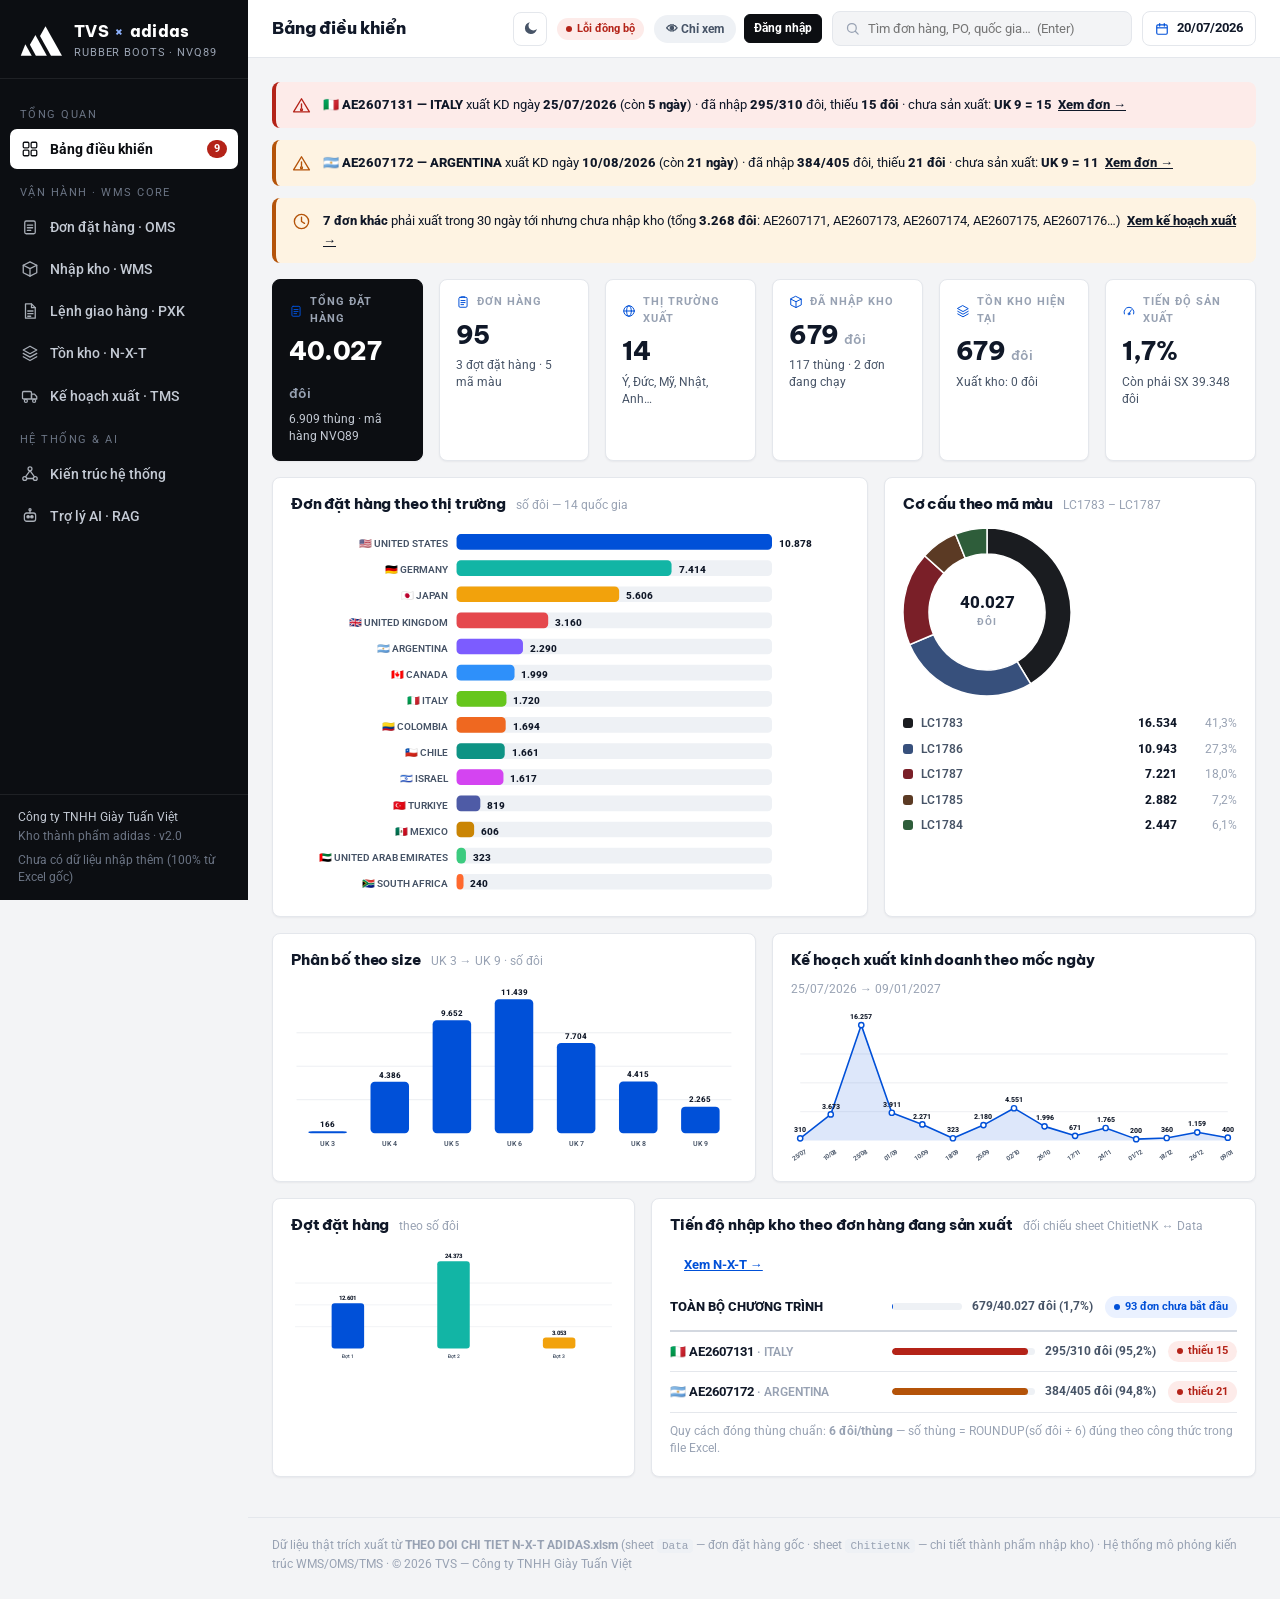
==== index.html @ 389f0aff "v4.3: nen toi/sang, font tieu de UTM Neo Sans Intel + Roboto, o chu ky to hon + tu dong ngay thuc xu" ====
<!DOCTYPE html>
<html lang="vi">
<head>
<meta charset="UTF-8">
<meta name="viewport" content="width=device-width, initial-scale=1.0">
<title>TVS × adidas — Hệ thống quản lý N-X-T Rubber Boots</title>
<meta name="description" content="Hệ thống web quản lý Nhập – Xuất – Tồn thành phẩm Rubber Boots adidas | Công ty TNHH Giày Tuấn Việt (TVS)">
<link rel="icon" href="assets/img/logo.svg" type="image/svg+xml">
<meta name="theme-color" content="#0c0e12">
<!-- Font nội dung Roboto + dự phòng tiêu đề Be Vietnam Pro (đủ dấu tiếng Việt) — dùng khi chạy online -->
<link rel="preconnect" href="https://fonts.googleapis.com">
<link rel="preconnect" href="https://fonts.gstatic.com" crossorigin>
<link rel="stylesheet" href="https://fonts.googleapis.com/css2?family=Roboto:wght@400;500;700&family=Be+Vietnam+Pro:wght@600;700;800&display=swap&subset=vietnamese,latin">
<link rel="stylesheet" href="assets/css/style.css">
</head>
<body>

<div id="app" class="app">

  <!-- ══════════ SIDEBAR ══════════ -->
  <aside class="sidebar" id="sidebar">
    <div class="brand">
      <div class="brand-logo">
        <svg viewBox="0 0 48 32" aria-hidden="true">
          <polygon points="30,0 48,32 36,32 24,10.5" fill="currentColor"/>
          <polygon points="19,9.5 31.5,32 19.5,32 13,20.2" fill="currentColor"/>
          <polygon points="8,19.5 15,32 3,32" fill="currentColor"/>
        </svg>
      </div>
      <div class="brand-text">
        <span class="brand-name">TVS <em>×</em> adidas</span>
        <span class="brand-sub">Rubber Boots · NVQ89</span>
      </div>
    </div>

    <nav class="nav" id="nav"><!-- render bởi app.js --></nav>

    <div class="sidebar-foot">
      <div class="foot-line">Công ty TNHH Giày Tuấn Việt</div>
      <div class="foot-line dim">Kho thành phẩm adidas · v2.0</div>
      <div class="foot-line dim" id="localInfo" style="margin-top:6px"></div>
    </div>
  </aside>

  <!-- ══════════ MAIN ══════════ -->
  <div class="main">
    <header class="topbar">
      <button class="burger" id="burger" aria-label="Menu">
        <span></span><span></span><span></span>
      </button>
      <div class="topbar-title" id="pageTitle">Bảng điều khiển</div>
      <div class="topbar-tools">
        <button class="theme-btn" id="themeBtn" title="Đổi nền sáng / tối" aria-label="Đổi nền sáng / tối"></button>
        <span id="syncChip"></span>
        <span id="userChip" style="display:flex;align-items:center;gap:8px"></span>
        <div class="global-search">
          <svg viewBox="0 0 24 24" class="ico"><circle cx="11" cy="11" r="7" fill="none" stroke="currentColor" stroke-width="2"/><line x1="16.5" y1="16.5" x2="21" y2="21" stroke="currentColor" stroke-width="2" stroke-linecap="round"/></svg>
          <input id="globalSearch" type="text" placeholder="Tìm đơn hàng, PO, quốc gia…  (Enter)">
        </div>
        <div class="today-chip" title="Ngày hệ thống">
          <svg viewBox="0 0 24 24" class="ico"><rect x="3" y="5" width="18" height="16" rx="2" fill="none" stroke="currentColor" stroke-width="2"/><line x1="3" y1="10" x2="21" y2="10" stroke="currentColor" stroke-width="2"/><line x1="8" y1="2.5" x2="8" y2="7" stroke="currentColor" stroke-width="2" stroke-linecap="round"/><line x1="16" y1="2.5" x2="16" y2="7" stroke="currentColor" stroke-width="2" stroke-linecap="round"/></svg>
          <span id="todayLabel">20/07/2026</span>
        </div>
      </div>
    </header>

    <main class="content" id="view"><!-- các trang render tại đây --></main>

    <footer class="page-foot">
      Dữ liệu thật trích xuất từ <b>THEO DOI CHI TIET N-X-T ADIDAS.xlsm</b> (sheet <code>Data</code> — đơn đặt hàng gốc · sheet <code>ChitietNK</code> — chi tiết thành phẩm nhập kho)
      · Hệ thống mô phỏng kiến trúc WMS/OMS/TMS · © 2026 TVS — Công ty TNHH Giày Tuấn Việt
    </footer>
  </div>
</div>

<div class="scrim" id="scrim"></div>

<!-- Dữ liệu thật + lớp lưu trữ động + lõi ứng dụng -->
<script src="assets/js/data.js"></script>
<script src="assets/js/data-packing.js"></script>
<script src="assets/js/xlsx-lite.js"></script>
<script src="assets/js/store.js"></script>
<script src="assets/js/auth-config.js"></script>
<script src="assets/js/auth.js"></script>
<script src="assets/js/github-sync.js"></script>
<script src="assets/js/utils.js"></script>
<script src="assets/js/charts.js"></script>
<!-- Các module giao diện (Dashboard / OMS / WMS / PXK / N-X-T / TMS / Kiến trúc / AI) -->
<script src="assets/js/views/dashboard.js"></script>
<script src="assets/js/views/orders.js"></script>
<script src="assets/js/views/warehouse.js"></script>
<script src="assets/js/views/delivery.js"></script>
<script src="assets/js/views/inventory.js"></script>
<script src="assets/js/views/shipping.js"></script>
<script src="assets/js/views/architecture.js"></script>
<script src="assets/js/views/assistant.js"></script>
<script src="assets/js/app.js"></script>
</body>
</html>
---- assets/css/style.css ----
/* ═══════════════════════════════════════════════════════════════════
   TVS × adidas — Hệ thống N-X-T Rubber Boots
   • Tiêu đề: UTM Neo Sans Intel (fallback Be Vietnam Pro — đủ tiếng Việt)
   • Nội dung: Roboto (đủ tiếng Việt)
   • 2 chế độ nền: sáng (mặc định) / tối — tương phản hài hòa
   ═══════════════════════════════════════════════════════════════════ */

/* Font tiêu đề thương hiệu: dùng UTM Neo Sans Intel nếu máy có / đặt tại
   assets/fonts/, nếu không có sẽ tự lùi về Be Vietnam Pro (đủ dấu tiếng Việt) */
@font-face{
  font-family:"UTM Neo Sans Intel";
  src:local("UTM Neo Sans Intel"),
      url("../fonts/UTMNeoSansIntel.woff2") format("woff2"),
      url("../fonts/UTMNeoSansIntel.ttf") format("truetype");
  font-weight:400 800; font-display:swap;
}

:root{
  /* ── Bảng màu SÁNG (mặc định) ── */
  --ink:#0c0e12;            /* sidebar đen than */
  --ink-2:#171a21;
  --paper:#f3f4f6;          /* nền chung */
  --card:#ffffff;
  --soft:#fafbfc;           /* nền phụ nhạt (filters, th) */
  --hover:#f6f8fb;          /* hover hàng bảng */
  --edit:#fbf7ef;           /* dòng đã chỉnh sửa */
  --line:#e4e7ec;
  --line-2:#d3d8e0;
  --txt:#101828;
  --txt-2:#475467;
  --txt-3:#98a2b3;
  --acc:#0050d8;            /* xanh vận hành */
  --acc-soft:#eaf1ff;
  --ok:#127a3f;  --ok-bg:#e7f6ed;
  --warn:#b45309; --warn-bg:#fef3e2;
  --bad:#b42318; --bad-bg:#fdebe9;
  --neu:#475467; --neu-bg:#eef1f5;
  --sidebar-active:#ffffff; --sidebar-active-txt:#0c0e12;
  --r:8px;
  --shadow:0 1px 2px rgba(16,24,40,.05);
  --shadow-lg:0 12px 32px -8px rgba(16,24,40,.18);
  --mono:"SFMono-Regular",Consolas,"Liberation Mono",Menlo,monospace;
  --head:"UTM Neo Sans Intel","Be Vietnam Pro","Roboto","Segoe UI",Arial,sans-serif;
  --sans:"Roboto","Be Vietnam Pro",-apple-system,BlinkMacSystemFont,"Segoe UI","Helvetica Neue",Arial,sans-serif;
}

/* ── Bảng màu TỐI — tương phản hài hòa (không đen tuyệt đối, dịu mắt) ── */
[data-theme="dark"]{
  --ink:#080b10;
  --ink-2:#11151c;
  --paper:#0f1319;
  --card:#181d25;
  --soft:#1e242e;
  --hover:#222834;
  --edit:#2c2712;
  --line:#272d37;
  --line-2:#39414e;
  --txt:#e9edf3;
  --txt-2:#a9b2bf;
  --txt-3:#727c8b;
  --acc:#5b93ff;
  --acc-soft:#15263f;
  --ok:#45cc8b;  --ok-bg:#0f2a1d;
  --warn:#f2b53a; --warn-bg:#31280c;
  --bad:#ff7267;  --bad-bg:#361613;
  --neu:#a9b2bf; --neu-bg:#232a35;
  --sidebar-active:#eaf1ff; --sidebar-active-txt:#0c0e12;
  --shadow:0 1px 2px rgba(0,0,0,.5);
  --shadow-lg:0 14px 34px -8px rgba(0,0,0,.7);
}

*{box-sizing:border-box;margin:0;padding:0}
html{-webkit-text-size-adjust:100%}
body{
  font-family:var(--sans);
  background:var(--paper);
  color:var(--txt);
  font-size:14px;
  line-height:1.5;
}
/* Font tiêu đề (UTM Neo Sans Intel) cho: tiêu đề trang, tên thương hiệu,
   tiêu đề đầu mục thẻ/modal, số liệu KPI lớn, tiêu đề phiếu in */
h1,h2,h3,h4,.font-head,
.topbar-title,.brand-name,.card-h h3,.modal-h h3,.k-val,
.px-title,.px-sec,.px-co{font-family:var(--head);letter-spacing:.005em}
::selection{background:#0050d833}
:root{color-scheme:light}
[data-theme="dark"]{color-scheme:dark}

/* ── Khung app ─────────────────────────────────────────────── */
.app{display:flex;min-height:100vh}
.main{flex:1;min-width:0;display:flex;flex-direction:column}

/* ── Sidebar ───────────────────────────────────────────────── */
.sidebar{
  width:248px;flex-shrink:0;background:var(--ink);color:#e7e9ee;
  display:flex;flex-direction:column;position:sticky;top:0;height:100vh;
  z-index:40;
}
.brand{display:flex;gap:12px;align-items:center;padding:20px 18px 16px;border-bottom:1px solid #ffffff14}
.brand-logo{width:44px;height:34px;color:#fff;display:flex;align-items:flex-end}
.brand-logo svg{width:100%;height:100%}
.brand-name{display:block;font-weight:800;font-size:15.5px;letter-spacing:.02em;color:#fff}
.brand-name em{font-style:normal;color:#8fb3ff;font-weight:600;padding:0 1px}
.brand-sub{display:block;font-size:11px;color:#9aa3b2;letter-spacing:.08em;text-transform:uppercase;margin-top:2px}

.nav{flex:1;overflow-y:auto;padding:14px 10px}
.nav-sec{font-size:10.5px;letter-spacing:.14em;text-transform:uppercase;color:#6b7484;padding:14px 10px 6px}
.n-ico{width:18px;height:18px;flex-shrink:0}
svg.ico{width:14px;height:14px;flex-shrink:0;vertical-align:-2px}
.nav-item{
  display:flex;align-items:center;gap:11px;padding:9px 10px;border-radius:7px;
  color:#c4cad4;cursor:pointer;text-decoration:none;font-size:13.5px;font-weight:500;
  border:1px solid transparent;margin-bottom:2px;transition:background .12s,color .12s;
}
.nav-item .n-ico{width:18px;height:18px;flex-shrink:0;opacity:.85}
.nav-item:hover{background:#ffffff0f;color:#fff}
.nav-item.active{background:#fff;color:var(--ink);font-weight:700}
.nav-item.active .n-ico{opacity:1}
.nav-item .n-badge{margin-left:auto;font-size:10.5px;font-weight:700;background:#ff4d3a;color:#fff;border-radius:99px;padding:1px 7px}
.nav-item.active .n-badge{background:var(--bad)}

.sidebar-foot{padding:14px 18px;border-top:1px solid #ffffff14;font-size:11.5px}
.foot-line{color:#c4cad4}
.foot-line.dim{color:#6b7484;margin-top:2px}

/* ── Topbar ────────────────────────────────────────────────── */
.topbar{
  position:sticky;top:0;z-index:30;background:var(--card);backdrop-filter:blur(8px);
  border-bottom:1px solid var(--line);display:flex;align-items:center;gap:16px;
  padding:0 24px;height:58px;
}
.topbar-title{font-size:16.5px;font-weight:800;letter-spacing:-.01em}
.topbar-tools{margin-left:auto;display:flex;align-items:center;gap:10px}
.global-search{display:flex;align-items:center;gap:8px;background:var(--paper);border:1px solid var(--line);border-radius:8px;padding:7px 12px;width:300px}
.global-search .ico{width:15px;height:15px;color:var(--txt-3)}
.global-search input{border:0;background:transparent;outline:0;font:inherit;font-size:13px;width:100%;color:var(--txt)}
.today-chip{display:flex;align-items:center;gap:8px;border:1px solid var(--line);border-radius:8px;padding:7px 12px;font-weight:700;font-size:12.5px;background:var(--card);white-space:nowrap}
.today-chip .ico{width:14px;height:14px;color:var(--acc)}
.theme-btn{display:inline-flex;align-items:center;justify-content:center;width:34px;height:34px;border:1px solid var(--line);border-radius:8px;background:var(--card);color:var(--txt-2);cursor:pointer;flex-shrink:0}
.theme-btn:hover{color:var(--acc);border-color:var(--acc)}
.burger{display:none}

/* ── Nội dung ──────────────────────────────────────────────── */
.content{padding:24px;max-width:1460px;width:100%;margin:0 auto;flex:1}
.page-foot{padding:18px 24px 26px;color:var(--txt-3);font-size:12px;border-top:1px solid var(--line);margin-top:16px}
.page-foot code{font-family:var(--mono);background:var(--neu-bg);padding:1px 5px;border-radius:4px;font-size:11px}

/* ── Thành phần chung ──────────────────────────────────────── */
.card{background:var(--card);border:1px solid var(--line);border-radius:var(--r);box-shadow:var(--shadow)}
.card-h{display:flex;align-items:baseline;gap:10px;padding:15px 18px 0;flex-wrap:wrap}
.card-h h3{font-size:14.5px;font-weight:800;letter-spacing:-.01em}
.card-h .sub{color:var(--txt-3);font-size:12px}
.card-h .spacer{margin-left:auto}
.card-b{padding:14px 18px 18px}

.grid{display:grid;gap:16px}
.g-kpi{grid-template-columns:repeat(6,1fr)}
.g-2{grid-template-columns:1fr 1fr}
.g-3{grid-template-columns:repeat(3,1fr)}
.g-23{grid-template-columns:1.6fr 1fr}
.g-32{grid-template-columns:1fr 1.6fr}
.mt{margin-top:16px}

/* KPI */
.kpi{padding:14px 16px}
.kpi .k-lab{font-size:11px;font-weight:700;letter-spacing:.09em;text-transform:uppercase;color:var(--txt-3);display:flex;align-items:center;gap:7px}
.kpi .k-lab .ico,.kpi .k-lab .n-ico{width:14px;height:14px;color:var(--acc)}
.kpi .k-val{font-size:25px;font-weight:800;letter-spacing:-.02em;margin-top:6px;font-variant-numeric:tabular-nums}
.kpi .k-val small{font-size:12.5px;font-weight:600;color:var(--txt-3);letter-spacing:0}
.kpi .k-sub{font-size:11.5px;color:var(--txt-2);margin-top:3px;font-variant-numeric:tabular-nums}
.kpi.kpi-acc{background:var(--ink);border-color:var(--ink);color:#fff}
.kpi.kpi-acc .k-lab{color:#9aa3b2}.kpi.kpi-acc .k-lab .ico{color:#8fb3ff}
.kpi.kpi-acc .k-sub{color:#c4cad4}

/* Badge trạng thái */
.bdg{display:inline-flex;align-items:center;gap:5px;font-size:11px;font-weight:700;border-radius:99px;padding:2.5px 9px;white-space:nowrap}
.bdg::before{content:"";width:6px;height:6px;border-radius:50%;background:currentColor}
.bdg.ok{color:var(--ok);background:var(--ok-bg)}
.bdg.warn{color:var(--warn);background:var(--warn-bg)}
.bdg.bad{color:var(--bad);background:var(--bad-bg)}
.bdg.neu{color:var(--neu);background:var(--neu-bg)}
.bdg.acc{color:var(--acc);background:var(--acc-soft)}
.bdg.plain::before{display:none}

/* Chip màu sản phẩm */
.color-dot{display:inline-block;width:10px;height:10px;border-radius:3px;margin-right:6px;vertical-align:0;box-shadow:inset 0 0 0 1px rgba(0,0,0,.12)}

/* Cảnh báo */
.alert{border-left:4px solid var(--bad);background:var(--bad-bg);border-radius:8px;padding:13px 16px;display:flex;gap:12px;align-items:flex-start}
.alert.warn{border-color:var(--warn);background:var(--warn-bg)}
.alert .a-ico{width:19px;height:19px;color:var(--bad);flex-shrink:0;margin-top:1px}
.alert.warn .a-ico{color:var(--warn)}
.alert b{font-weight:800}
.alert .a-t{font-size:13px}

/* ── Bảng dữ liệu ──────────────────────────────────────────── */
.tbl-wrap{overflow-x:auto;border-radius:0 0 var(--r) var(--r)}
table.tbl{width:100%;border-collapse:collapse;font-size:12.8px}
.tbl th{
  text-align:left;font-size:10.8px;letter-spacing:.08em;text-transform:uppercase;
  color:var(--txt-3);font-weight:700;padding:9px 12px;border-bottom:1px solid var(--line-2);
  background:var(--soft);white-space:nowrap;position:sticky;top:0;
}
.tbl td{padding:8.5px 12px;border-bottom:1px solid var(--line);vertical-align:middle;white-space:nowrap}
.tbl tr:last-child td{border-bottom:0}
.tbl tbody tr:hover{background:var(--hover)}
.tbl .num{text-align:right;font-variant-numeric:tabular-nums;font-weight:600}
.tbl .mono{font-family:var(--mono);font-size:11.8px}
.tbl .clickable{cursor:pointer}
.tbl .neg{color:var(--bad);font-weight:800}
.tbl .pos{color:var(--ok);font-weight:700}
.tbl tfoot td{background:var(--soft);font-weight:800;border-top:2px solid var(--line-2)}

/* Thanh tiến độ */
.pbar{height:7px;background:var(--neu-bg);border-radius:99px;overflow:hidden;min-width:70px}
.pbar>i{display:block;height:100%;border-radius:99px;background:var(--acc)}
.pbar.ok>i{background:var(--ok)} .pbar.warn>i{background:var(--warn)} .pbar.bad>i{background:var(--bad)}
.pline{display:flex;align-items:center;gap:10px}
.pline .pv{font-size:11.5px;font-weight:700;color:var(--txt-2);font-variant-numeric:tabular-nums;white-space:nowrap}

/* ── Bộ lọc ────────────────────────────────────────────────── */
.filters,.card .filters{display:flex;flex-direction:row;gap:10px;flex-wrap:wrap;align-items:center;padding:14px 18px;border-bottom:1px solid var(--line)}
.f-input,.f-select{
  border:1px solid var(--line-2);border-radius:7px;background:var(--card);font:inherit;
  font-size:12.8px;padding:7.5px 10px;color:var(--txt);outline:0;
}
.f-input:focus,.f-select:focus{border-color:var(--acc);box-shadow:0 0 0 3px #0050d81f}
.f-input{width:220px;flex:0 0 auto}
.f-select{width:auto;min-width:130px;max-width:240px;flex:0 0 auto}
.f-chipcount{font-size:12px;color:var(--txt-2);margin-left:auto;font-variant-numeric:tabular-nums}
.btn{
  display:inline-flex;align-items:center;gap:7px;border:1px solid var(--line-2);background:var(--card);
  border-radius:7px;padding:7.5px 13px;font:inherit;font-size:12.8px;font-weight:700;cursor:pointer;color:var(--txt);
}
.btn:hover{border-color:var(--txt-3)}
.btn.primary{background:var(--ink);border-color:var(--ink);color:#fff}
.btn.primary:hover{background:#000}
.btn.ghost{border-color:transparent;color:var(--acc)}
.btn .ico{width:14px;height:14px}

/* Tabs con trong trang */
.seg{display:inline-flex;background:var(--neu-bg);border-radius:8px;padding:3px;gap:2px}
.seg button{border:0;background:transparent;font:inherit;font-size:12.5px;font-weight:700;color:var(--txt-2);padding:6px 14px;border-radius:6px;cursor:pointer}
.seg button.on{background:var(--card);color:var(--txt);box-shadow:var(--shadow)}

/* Phân trang */
.pager{display:flex;align-items:center;gap:8px;padding:12px 18px;font-size:12.5px;color:var(--txt-2)}
.pager .btn{padding:5px 10px}
.pager .pg-info{margin-left:auto;font-variant-numeric:tabular-nums}

/* ── Modal chi tiết ────────────────────────────────────────── */
.modal-back{position:fixed;inset:0;background:#0c0e12b8;z-index:80;display:none;align-items:flex-start;justify-content:center;padding:5vh 16px;overflow-y:auto}
.modal-back.open{display:flex}
.modal{background:var(--card);border-radius:12px;max-width:880px;width:100%;box-shadow:var(--shadow-lg);overflow:hidden;animation:pop .18s ease}
@keyframes pop{from{transform:translateY(10px);opacity:0}to{transform:none;opacity:1}}
.modal-h{display:flex;align-items:center;gap:12px;padding:16px 20px;border-bottom:1px solid var(--line);background:var(--soft)}
.modal-h h3{font-size:16px;font-weight:800}
.modal-x{margin-left:auto;border:0;background:var(--neu-bg);width:30px;height:30px;border-radius:8px;font-size:15px;cursor:pointer;font-weight:700;color:var(--txt-2)}
.modal-b{padding:18px 20px 22px}

/* Ma trận size */
.size-matrix{display:grid;grid-template-columns:repeat(auto-fit,minmax(86px,1fr));gap:8px}
.sm-cell{border:1px solid var(--line);border-radius:8px;padding:8px 10px;text-align:center}
.sm-cell .s{font-size:10.5px;font-weight:800;letter-spacing:.06em;color:var(--txt-3);text-transform:uppercase}
.sm-cell .v{font-size:17px;font-weight:800;font-variant-numeric:tabular-nums;margin-top:2px}
.sm-cell .m{font-size:10.5px;color:var(--txt-3);font-variant-numeric:tabular-nums}
.sm-cell.hit{border-color:#9db8f0;background:var(--acc-soft)}
.sm-cell.short{border-color:#f0b4ad;background:var(--bad-bg)}
.sm-cell.full{border-color:#a8d9bc;background:var(--ok-bg)}

/* ── Timeline (nhập kho / kế hoạch xuất) ───────────────────── */
.tl{position:relative;padding-left:26px}
.tl::before{content:"";position:absolute;left:8px;top:6px;bottom:6px;width:2px;background:var(--line-2)}
.tl-item{position:relative;padding:0 0 20px}
.tl-item:last-child{padding-bottom:2px}
.tl-dot{position:absolute;left:-26px;top:4px;width:18px;height:18px;border-radius:50%;background:var(--card);border:2px solid var(--acc);display:flex;align-items:center;justify-content:center}
.tl-dot::after{content:"";width:6px;height:6px;border-radius:50%;background:var(--acc)}
.tl-item.done .tl-dot{border-color:var(--ok)} .tl-item.done .tl-dot::after{background:var(--ok)}
.tl-item.late .tl-dot{border-color:var(--bad)} .tl-item.late .tl-dot::after{background:var(--bad)}
.tl-date{font-size:12px;font-weight:800;letter-spacing:.03em;color:var(--txt-2);text-transform:uppercase}
.tl-main{font-size:13.5px;margin-top:2px}

/* ── Sơ đồ kiến trúc WMS ───────────────────────────────────── */
.arch{display:flex;flex-direction:column;gap:14px;align-items:stretch}
.arch-row{display:grid;gap:14px}
.arch-row.r3{grid-template-columns:1fr 1fr 1fr}
.arch-node{border:1.5px solid var(--line-2);border-radius:10px;background:var(--card);padding:14px 16px;position:relative}
.arch-node h4{font-size:13.5px;font-weight:800;display:flex;align-items:center;gap:8px}
.arch-node h4 .tag{font-size:9.5px;font-weight:800;letter-spacing:.1em;background:var(--neu-bg);color:var(--txt-2);border-radius:5px;padding:2px 6px}
.arch-node ul{list-style:none;margin-top:8px;display:flex;flex-direction:column;gap:4px}
.arch-node li{font-size:12.3px;color:var(--txt-2);padding-left:14px;position:relative}
.arch-node li::before{content:"";position:absolute;left:2px;top:7px;width:5px;height:5px;border-radius:2px;background:var(--acc)}
.arch-node.hub{background:var(--ink);border-color:var(--ink);color:#fff}
.arch-node.hub h4{color:#fff}
.arch-node.hub li{color:#c4cad4}
.arch-node.hub li::before{background:#8fb3ff}
.arch-hub-grid{display:grid;grid-template-columns:repeat(5,1fr);gap:10px;margin-top:12px}
.hub-mod{background:#ffffff10;border:1px solid #ffffff22;border-radius:8px;padding:10px;text-align:center}
.hub-mod .hm-ico{width:22px;height:22px;margin:0 auto 6px;color:#8fb3ff}
.hub-mod .hm-t{font-size:11.3px;font-weight:700;color:#e7e9ee;line-height:1.3}
.arch-link{display:flex;justify-content:center;color:var(--txt-3)}
.arch-link svg{width:20px;height:26px}
.arch-flow{font-size:10.5px;font-weight:700;letter-spacing:.06em;text-transform:uppercase;color:var(--txt-3);text-align:center;margin-top:4px}

/* Thẻ RAG */
.rag-card{border:1px solid var(--line);border-radius:10px;padding:14px 16px;background:var(--card);display:flex;gap:14px}
.rag-num{font-size:22px;font-weight:800;color:var(--acc);font-variant-numeric:tabular-nums;line-height:1}
.rag-card h4{font-size:13.5px;font-weight:800}
.rag-card p{font-size:12.3px;color:var(--txt-2);margin-top:4px}
.rag-card .use{margin-top:7px;font-size:11.5px;color:var(--acc);font-weight:700}

/* ── Trợ lý AI ─────────────────────────────────────────────── */
.chat-wrap{display:grid;grid-template-columns:1fr 300px;gap:16px;align-items:start}
.chat{display:flex;flex-direction:column;height:calc(100vh - 210px);min-height:480px}
.chat-log{flex:1;overflow-y:auto;padding:18px;display:flex;flex-direction:column;gap:14px}
.msg{max-width:82%;border-radius:12px;padding:10px 14px;font-size:13.3px;line-height:1.55}
.msg.user{align-self:flex-end;background:var(--ink);color:#fff;border-bottom-right-radius:4px}
.msg.bot{align-self:flex-start;background:var(--paper);border:1px solid var(--line);border-bottom-left-radius:4px}
.msg.bot .steps{display:flex;flex-wrap:wrap;gap:5px;margin-bottom:8px}
.msg.bot .step{font-size:10.3px;font-weight:700;letter-spacing:.04em;background:var(--card);border:1px solid var(--line-2);border-radius:99px;padding:2px 8px;color:var(--txt-2)}
.msg.bot .step.hot{border-color:#9db8f0;color:var(--acc);background:var(--acc-soft)}
.msg.bot table{margin-top:8px;border-collapse:collapse;font-size:12px;background:var(--card);border-radius:6px;overflow:hidden}
.msg.bot table th,.msg.bot table td{border:1px solid var(--line);padding:4.5px 9px;text-align:right}
.msg.bot table th{background:var(--soft);font-size:10.3px;text-transform:uppercase;letter-spacing:.05em;color:var(--txt-3)}
.msg.bot table td:first-child,.msg.bot table th:first-child{text-align:left}
.msg.bot b{font-weight:800}
.chat-in{display:flex;gap:8px;padding:12px;border-top:1px solid var(--line)}
.chat-in input{flex:1;border:1px solid var(--line-2);border-radius:8px;padding:10px 13px;font:inherit;font-size:13.3px;outline:0}
.chat-in input:focus{border-color:var(--acc);box-shadow:0 0 0 3px #0050d81f}
.quick-qs{display:flex;flex-direction:column;gap:7px}
.quick-qs button{text-align:left;border:1px solid var(--line);background:var(--card);border-radius:8px;padding:9px 12px;font:inherit;font-size:12.3px;cursor:pointer;color:var(--txt-2)}
.quick-qs button:hover{border-color:var(--acc);color:var(--acc);background:var(--acc-soft)}

/* ── Phân quyền: viewer bị ẩn mọi nút thao tác dữ liệu ─────── */
.role-viewer .need-edit{display:none!important}
.view-only{display:none}
.role-viewer .view-only{display:inline}
.user-chip{display:inline-flex;align-items:center;gap:6px;font-size:12px;font-weight:700;border-radius:99px;padding:5px 12px;white-space:nowrap}
.user-chip.editor{background:var(--ok-bg);color:var(--ok)}
.user-chip.viewer{background:var(--neu-bg);color:var(--txt-2)}

/* Ghi chú nhỏ */
.note{font-size:11.8px;color:var(--txt-3)}
.legend{display:flex;gap:14px;flex-wrap:wrap;font-size:11.8px;color:var(--txt-2);align-items:center}
.legend .l-i{display:flex;align-items:center;gap:6px}
.legend .sw{width:10px;height:10px;border-radius:3px}

/* Heat cell */
.heat{display:inline-block;min-width:46px;text-align:right;padding:2px 7px;border-radius:5px;font-variant-numeric:tabular-nums;font-weight:600}

/* ── Form nhập liệu ────────────────────────────────────────── */
.frm label{display:flex;flex-direction:column;gap:4px;font-size:11.5px;font-weight:700;color:var(--txt-2);letter-spacing:.02em}
.frm input,.frm select{
  border:1px solid var(--line-2);border-radius:7px;padding:8px 10px;font:inherit;font-size:13px;
  font-weight:500;color:var(--txt);outline:0;background:var(--card);width:100%;
}
.frm input:focus,.frm select:focus{border-color:var(--acc);box-shadow:0 0 0 3px #0050d81f}
.cell-in{border:1px solid var(--line-2);border-radius:6px;padding:5px 8px;font:inherit;font-size:12.8px;width:90px;text-align:right;outline:0;font-variant-numeric:tabular-nums;background:var(--card);color:var(--txt)}
.f-input,.f-select{color:var(--txt)}
.cell-in:focus{border-color:var(--acc);box-shadow:0 0 0 2px #0050d81f}
.cell-in.bad{border-color:var(--bad);background:var(--bad-bg)}
.cell-in.note-in{width:130px;text-align:left}
.btn.small{padding:4.5px 9px;font-size:11.8px;border-radius:6px}
.btn.danger{color:var(--bad);border-color:#f0b4ad}
.btn.danger:hover{background:var(--bad-bg)}
.btn:disabled{opacity:.45;cursor:not-allowed}
.modal.wide{max-width:1080px}

/* Wizard */
.steps-bar{display:flex;gap:8px;margin-bottom:14px;flex-wrap:wrap}
.stp{font-size:11.5px;font-weight:800;padding:5px 12px;border-radius:99px;background:var(--neu-bg);color:var(--txt-3)}
.stp.on{background:var(--ink);color:#fff}
.stp.done{background:var(--ok-bg);color:var(--ok)}
.chk-list{border:1px solid var(--line);border-radius:8px;max-height:34vh;overflow-y:auto}
.chkline{display:flex;align-items:center;gap:10px;padding:8px 12px;border-bottom:1px solid var(--line);font-size:12.8px;cursor:pointer}
.chkline:last-child{border-bottom:0}
.chkline:hover{background:var(--hover)}
.chkline.sel{background:var(--acc-soft)}
.chkline input{accent-color:var(--acc);width:15px;height:15px}
.pos{color:var(--ok);font-weight:700}
.spin{width:38px;height:38px;border:4px solid var(--neu-bg);border-top-color:var(--acc);border-radius:50%;margin:0 auto;animation:spn .8s linear infinite}
@keyframes spn{to{transform:rotate(360deg)}}

/* Toast */
#toasts{position:fixed;right:18px;bottom:18px;z-index:120;display:flex;flex-direction:column;gap:8px;max-width:380px}
.toast{background:var(--ink);color:#fff;border-radius:10px;padding:11px 15px;font-size:12.8px;box-shadow:var(--shadow-lg);animation:tin .22s ease;border-left:4px solid var(--acc)}
.toast.ok{border-left-color:#3ccb7f}
.toast.warn{border-left-color:#f2a20c}
.toast.out{opacity:0;transform:translateY(6px);transition:all .3s}
@keyframes tin{from{opacity:0;transform:translateY(8px)}to{opacity:1;transform:none}}

/* ── Phiếu xuất kho (mẫu 03/XKNB) ──────────────────────────── */
.phieu-wrap{background:#eef0f3;padding:18px;display:flex;flex-direction:column;gap:18px}
.px-page{background:#fff;border:1px solid var(--line-2);padding:22px 26px 14px;font-size:12px;color:#111;max-width:960px;margin:0 auto;width:100%;position:relative;box-shadow:0 1px 4px rgba(16,24,40,.08)}
.px-page.land{max-width:1200px}
.px-orient{display:inline-flex;background:var(--neu-bg);border-radius:7px;padding:2px;gap:2px}
.px-orient button{border:0;background:transparent;font:inherit;font-size:11.5px;font-weight:700;color:var(--txt-2);padding:4px 11px;border-radius:5px;cursor:pointer;display:inline-flex;align-items:center;gap:5px}
.px-orient button.on{background:var(--ink);color:#fff}
.px-cont-info{font-size:11.5px;color:#333;border:1px dotted #c9ced6;border-radius:6px;padding:6px 10px;margin-bottom:8px}
.px-carry td{text-align:right!important;color:#667085;font-style:italic;border-left:1px solid #6b7280!important;border-right:1px solid #6b7280!important}
.px-foot{display:flex;justify-content:space-between;gap:10px;border-top:1px solid #c9ced6;margin-top:14px;padding-top:6px;font-size:10.2px;color:#555}
.px-foot .px-pageno{font-weight:800;color:#111}
.px-mix{font-size:9.6px;font-weight:600;color:#333;white-space:nowrap}
.mix-bd{font-size:11px;color:var(--txt-2);font-weight:600}
.row-mix{background:var(--edit)}
.phieu{background:#fff;border:1px solid var(--line-2);padding:22px 26px;font-size:12px;color:#111;max-width:960px;margin:0 auto}
.px-head{display:flex;justify-content:space-between;gap:18px;align-items:flex-start}
.px-co{font-weight:800;font-size:13px}
.px-co-sub{font-size:11px;color:#333}
.px-form-no{text-align:right;font-size:10.2px;max-width:330px;color:#333}
.px-title{text-align:center;font-size:19px;font-weight:800;letter-spacing:.02em;margin:14px 0 12px}
.px-info{display:grid;grid-template-columns:1fr 1fr;gap:0 26px}
.px-row{display:flex;border-bottom:1px dotted #c9ced6;padding:3.5px 0;gap:8px}
.px-lab{width:158px;flex-shrink:0;font-weight:700;color:#333;font-size:11.2px}
.px-val{flex:1;font-size:11.8px}
.px-sec{font-weight:800;font-size:12.5px;margin:14px 0 6px;letter-spacing:.04em}
.px-tbl{width:100%;border-collapse:collapse;font-size:11px}
.px-tbl th,.px-tbl td{border:1px solid #6b7280;padding:3.5px 5px;text-align:left}
.px-tbl th{background:#f1f3f6;font-size:10px;text-transform:uppercase;letter-spacing:.02em;text-align:center}
.px-tbl .nw{white-space:nowrap}
.px-tbl .c{text-align:center}.px-tbl .r{text-align:right;font-variant-numeric:tabular-nums}
.px-tbl .px-total td{font-weight:800;background:#f7f8fa}
/* Khối ký xác nhận — theo hình mẫu: dải tiêu đề navy, 6 vai trò */
.px-sign-tbl{width:100%;border-collapse:collapse;margin-top:8px;table-layout:fixed}
.px-sign-tbl th{
  background:#1f4e79;color:#fff;font-size:10.8px;font-weight:800;letter-spacing:.02em;
  border:1px solid #16385a;padding:5px 4px;text-align:left;
}
.px-sign-tbl td{border:1px solid #9aa3b2;border-top:0;vertical-align:top;padding:7px 8px 6px;font-size:10.6px}
.px-sign-tbl .px-ky{color:#555;font-style:italic}
.px-sign-tbl .px-sign-space{height:92px}   /* ô to — đủ chỗ chữ ký + ghi họ tên */
.px-sign-tbl i{font-style:normal;color:#111;display:block;border-top:1px dotted #c9ced6;padding-top:4px}

/* Chế độ NÉN (tự co dòng khi trang cuối ít dòng + khối ký) */
.px-page.compact .px-tbl th{padding:2.5px 4px;font-size:9.4px}
.px-page.compact .px-tbl td{padding:2px 4px;font-size:10px}
.px-page.compact .px-mix{font-size:8.8px}
.px-page.compact .px-sign-tbl th{padding:3.5px 4px;font-size:10px}
.px-page.compact .px-sign-tbl td{padding:3px 5px;font-size:9.6px}
.px-page.compact .px-sign-tbl .px-sign-space{height:64px}
.px-page.compact .px-sec{margin:8px 0 4px}
.px-page.compact .px-cont-info{padding:4px 8px;margin-bottom:5px}
.px-carry-d{font-size:11px;color:#667085;font-style:italic;text-align:right;padding:8px 2px}

/* Vùng in tách riêng — gắn thẳng vào <body>, thoát mọi khung modal/overflow
   (khắc phục lỗi trang 2+ bị mất nội dung khi in) */
#printRoot{display:none}

/* Print — phiếu phân trang, mỗi .px-page = đúng 1 tờ giấy có "Trang i/n"
   (hướng giấy đứng/ngang do JS bơm rule @page{size:A4 …} theo lựa chọn) */
@page{margin:9mm}
@media print{
  .sidebar,.topbar,.scrim,#toasts{display:none}
  .content{padding:0;max-width:none}
  .card{box-shadow:none;break-inside:avoid}
  body.print-phieu .app,body.print-phieu .modal-back,body.print-phieu #toasts{display:none!important}
  body.print-phieu #printRoot{display:block}
  body.print-phieu #printRoot .px-page{
    border:0;box-shadow:none;max-width:none;margin:0;padding:0 0 12mm;
    page-break-after:always;break-after:page;position:relative;
    height:276mm;overflow:hidden;   /* khoá đúng 1 tờ A4 đứng — không cho lấn trang sau */
  }
  body.print-phieu #printRoot .px-page.land{height:189mm}   /* A4 ngang */
  body.print-phieu #printRoot .px-page:last-child{page-break-after:auto}
  body.print-phieu #printRoot .px-foot{position:absolute;left:0;right:0;bottom:0;background:#fff}
  .px-sign-tbl th{-webkit-print-color-adjust:exact;print-color-adjust:exact}
}

/* ── Responsive ────────────────────────────────────────────── */
.scrim{position:fixed;inset:0;background:#0c0e1280;z-index:35;display:none}
@media (max-width:1200px){
  .g-kpi{grid-template-columns:repeat(3,1fr)}
  .g-23,.g-32,.g-3{grid-template-columns:1fr 1fr}
  .chat-wrap{grid-template-columns:1fr}
  .quick-qs{flex-direction:row;flex-wrap:wrap}
}
@media (max-width:860px){
  .sidebar{position:fixed;left:-260px;transition:left .2s ease}
  .sidebar.open{left:0}
  .scrim.show{display:block}
  .burger{display:flex;flex-direction:column;gap:4px;border:0;background:transparent;cursor:pointer;padding:6px}
  .burger span{width:20px;height:2px;background:var(--txt);border-radius:2px}
  .global-search{width:170px}
  .g-kpi,.g-2,.g-3,.g-23,.g-32{grid-template-columns:1fr}
  .arch-row.r3{grid-template-columns:1fr}
  .arch-hub-grid{grid-template-columns:repeat(2,1fr)}
  .content{padding:14px}
  .today-chip{display:none}
}
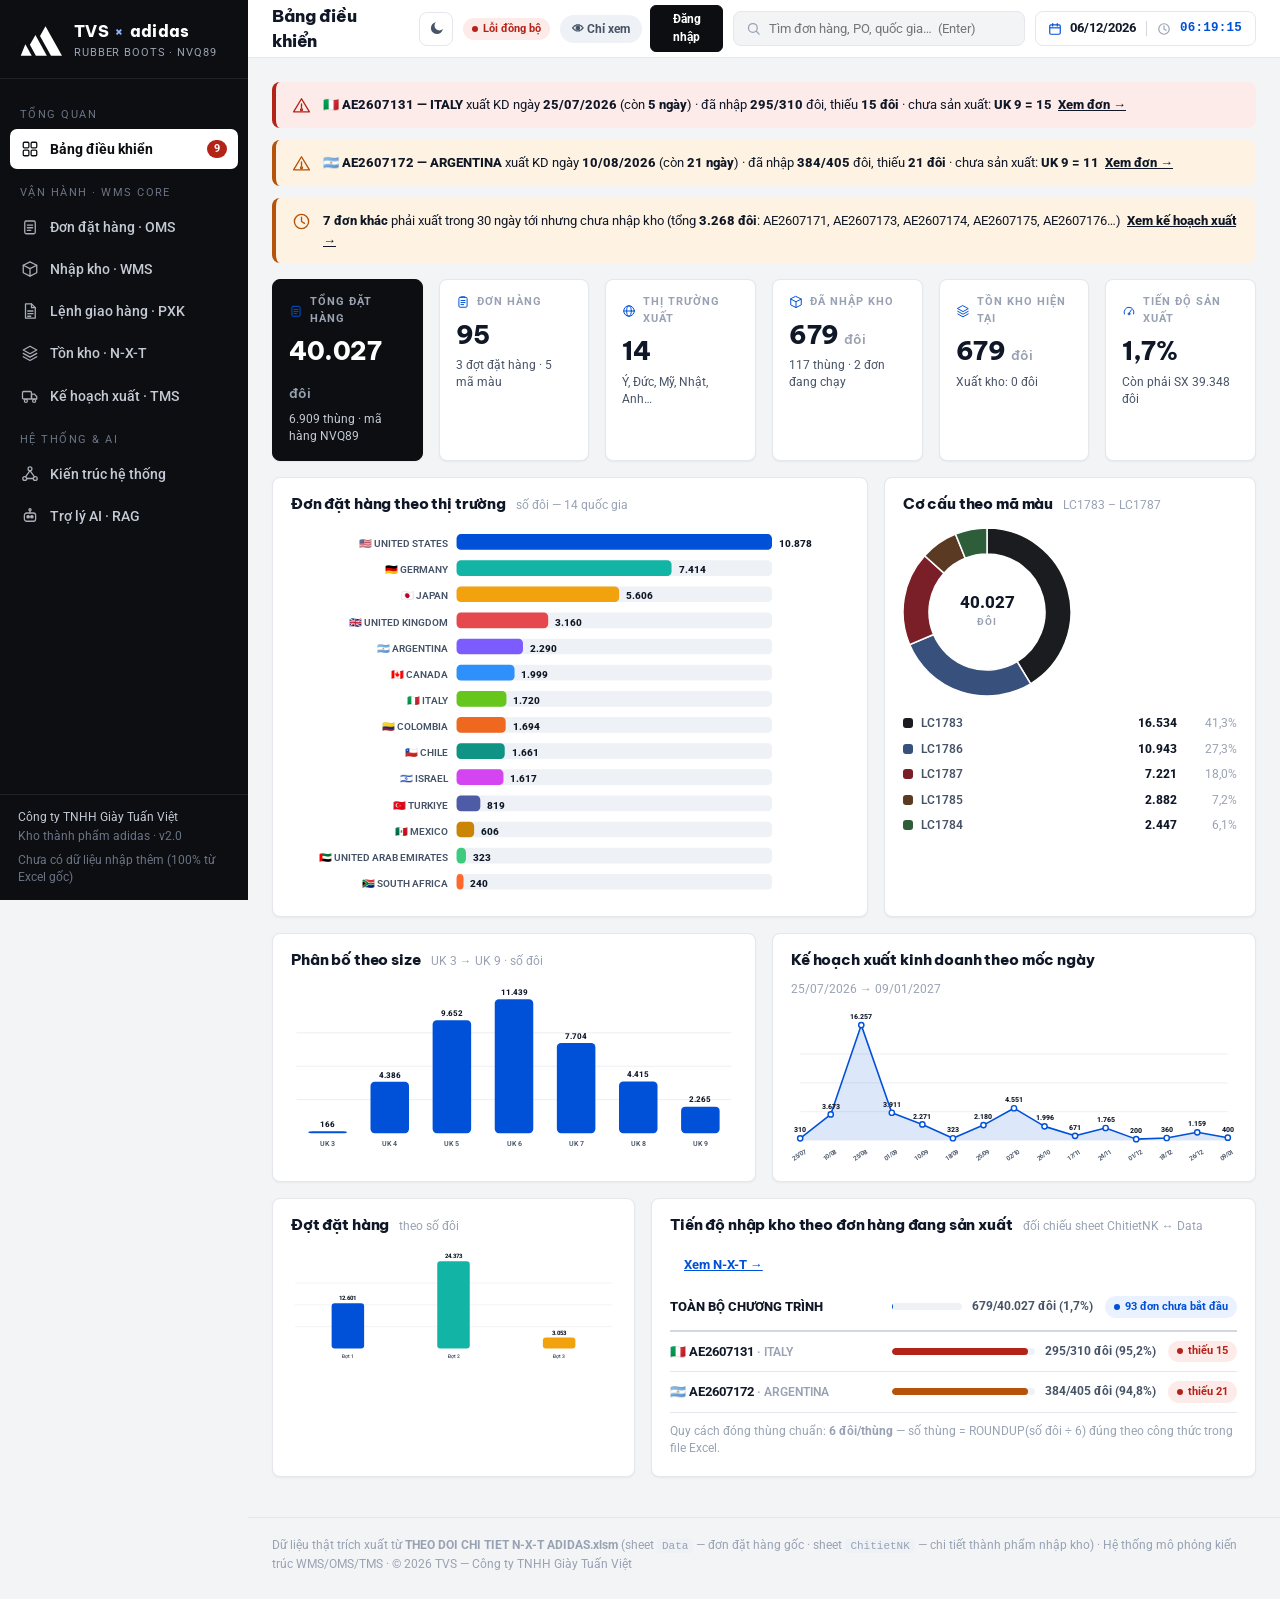
==== commit 60a0a107: "v4.4: dong ho he thong realtime (ngay may tinh + gio:phut:giay) o goc phai" ====
--- a/index.html
+++ b/index.html
@@ -57,9 +57,12 @@
           <svg viewBox="0 0 24 24" class="ico"><circle cx="11" cy="11" r="7" fill="none" stroke="currentColor" stroke-width="2"/><line x1="16.5" y1="16.5" x2="21" y2="21" stroke="currentColor" stroke-width="2" stroke-linecap="round"/></svg>
           <input id="globalSearch" type="text" placeholder="Tìm đơn hàng, PO, quốc gia…  (Enter)">
         </div>
-        <div class="today-chip" title="Ngày hệ thống">
+        <div class="today-chip" title="Ngày giờ hệ thống máy tính (cập nhật realtime)">
           <svg viewBox="0 0 24 24" class="ico"><rect x="3" y="5" width="18" height="16" rx="2" fill="none" stroke="currentColor" stroke-width="2"/><line x1="3" y1="10" x2="21" y2="10" stroke="currentColor" stroke-width="2"/><line x1="8" y1="2.5" x2="8" y2="7" stroke="currentColor" stroke-width="2" stroke-linecap="round"/><line x1="16" y1="2.5" x2="16" y2="7" stroke="currentColor" stroke-width="2" stroke-linecap="round"/></svg>
-          <span id="todayLabel">20/07/2026</span>
+          <span id="sysDate">—/—/—</span>
+          <span class="clock-sep"></span>
+          <svg viewBox="0 0 24 24" class="ico clk"><circle cx="12" cy="12" r="9" fill="none" stroke="currentColor" stroke-width="2"/><path d="M12 6.5V12l3.6 2.2" fill="none" stroke="currentColor" stroke-width="2" stroke-linecap="round" stroke-linejoin="round"/></svg>
+          <span id="sysTime" class="sys-time">--:--:--</span>
         </div>
       </div>
     </header>
--- a/assets/css/style.css
+++ b/assets/css/style.css
@@ -137,6 +137,9 @@
 .global-search input{border:0;background:transparent;outline:0;font:inherit;font-size:13px;width:100%;color:var(--txt)}
 .today-chip{display:flex;align-items:center;gap:8px;border:1px solid var(--line);border-radius:8px;padding:7px 12px;font-weight:700;font-size:12.5px;background:var(--card);white-space:nowrap}
 .today-chip .ico{width:14px;height:14px;color:var(--acc)}
+.today-chip .clk{color:var(--txt-3)}
+.today-chip .clock-sep{width:1px;height:15px;background:var(--line-2);margin:0 2px}
+.sys-time{font-family:var(--mono);font-variant-numeric:tabular-nums;font-weight:700;letter-spacing:.02em;color:var(--acc);min-width:64px;display:inline-block;text-align:center}
 .theme-btn{display:inline-flex;align-items:center;justify-content:center;width:34px;height:34px;border:1px solid var(--line);border-radius:8px;background:var(--card);color:var(--txt-2);cursor:pointer;flex-shrink:0}
 .theme-btn:hover{color:var(--acc);border-color:var(--acc)}
 .burger{display:none}
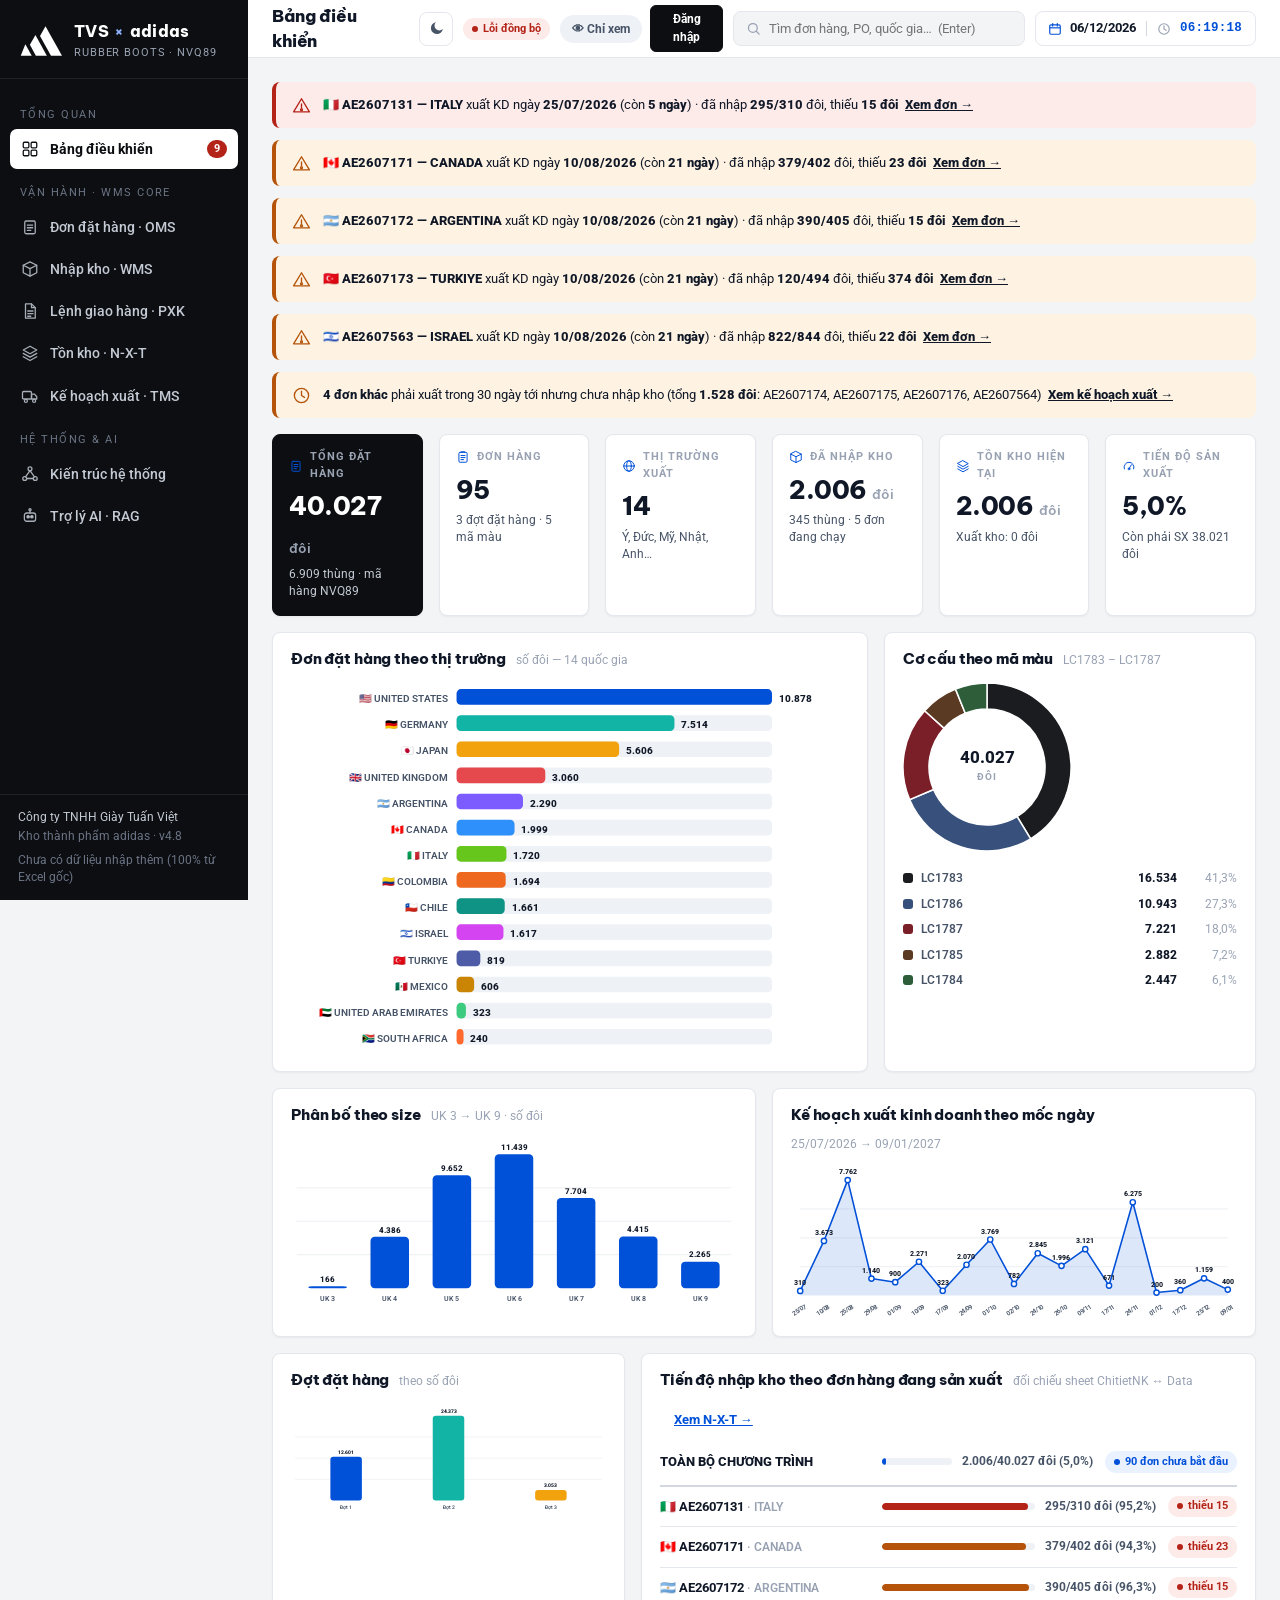
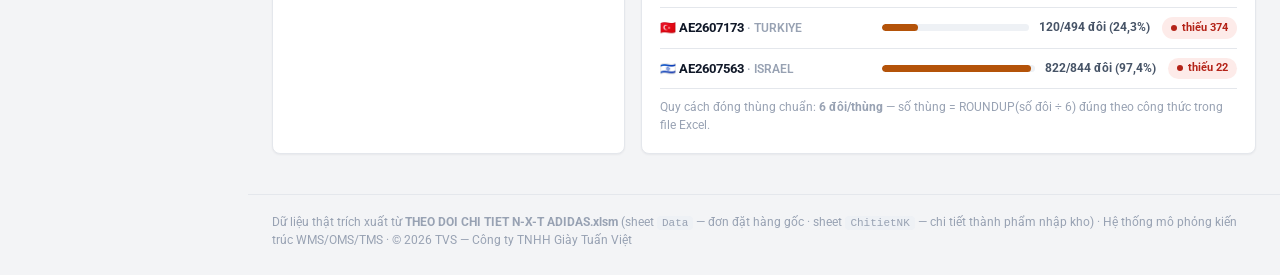
==== commit aa8241af: "Add files via upload" ====
--- a/index.html
+++ b/index.html
@@ -37,7 +37,7 @@
 
     <div class="sidebar-foot">
       <div class="foot-line">Công ty TNHH Giày Tuấn Việt</div>
-      <div class="foot-line dim">Kho thành phẩm adidas · v2.0</div>
+      <div class="foot-line dim">Kho thành phẩm adidas · v4.8</div>
       <div class="foot-line dim" id="localInfo" style="margin-top:6px"></div>
     </div>
   </aside>
--- a/assets/css/style.css
+++ b/assets/css/style.css
@@ -381,6 +381,12 @@
 .chkline:hover{background:var(--hover)}
 .chkline.sel{background:var(--acc-soft)}
 .chkline input{accent-color:var(--acc);width:15px;height:15px}
+.chkline .num-col{width:104px;text-align:right;font-variant-numeric:tabular-nums;font-weight:700;flex-shrink:0}
+.chkline.chk-head{background:var(--soft);font-size:10.5px;font-weight:800;letter-spacing:.05em;
+  text-transform:uppercase;color:var(--txt-3);cursor:default;border-bottom:1px solid var(--line-2);
+  border-radius:8px 8px 0 0;padding:7px 12px}
+.chkline.chk-head:hover{background:var(--soft)}
+.chkline.chk-head .num-col{font-weight:800}
 .pos{color:var(--ok);font-weight:700}
 .spin{width:38px;height:38px;border:4px solid var(--neu-bg);border-top-color:var(--acc);border-radius:50%;margin:0 auto;animation:spn .8s linear infinite}
 @keyframes spn{to{transform:rotate(360deg)}}
@@ -491,3 +497,7 @@
   .content{padding:14px}
   .today-chip{display:none}
 }
+
+/* Tên màu tiếng Việt hiển thị cạnh mã màu */
+.col-vn{display:inline-block;margin-left:6px;font-size:10.5px;font-weight:700;color:var(--txt-2);
+  background:var(--neu-bg);border-radius:4px;padding:1px 6px;white-space:nowrap}
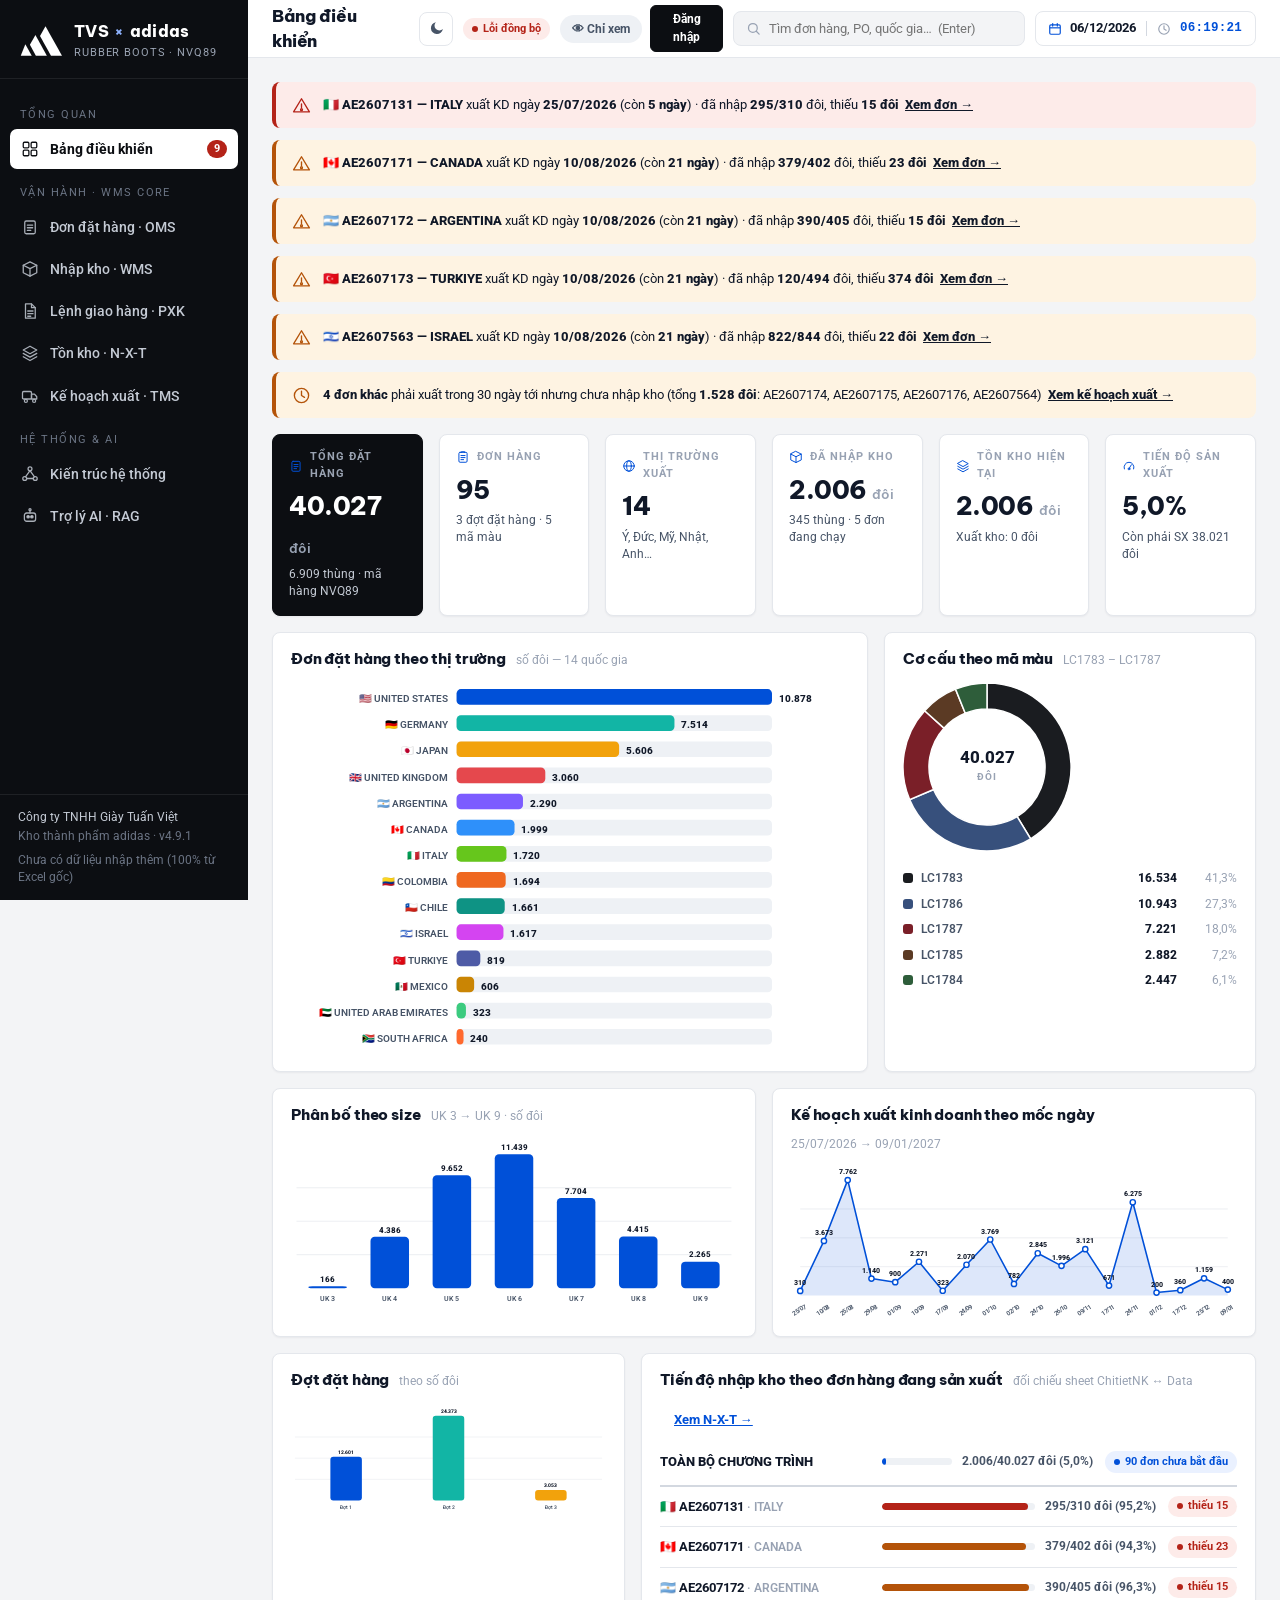
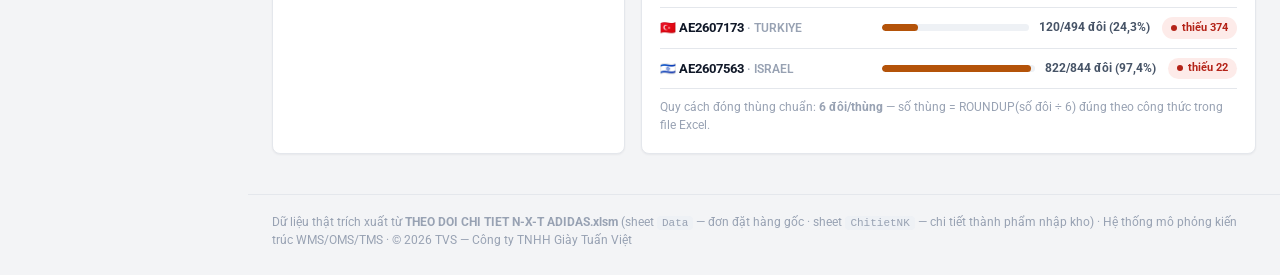
==== commit af7310c3: "Add files via upload" ====
--- a/index.html
+++ b/index.html
@@ -37,7 +37,7 @@
 
     <div class="sidebar-foot">
       <div class="foot-line">Công ty TNHH Giày Tuấn Việt</div>
-      <div class="foot-line dim">Kho thành phẩm adidas · v4.8</div>
+      <div class="foot-line dim">Kho thành phẩm adidas · v4.9.1</div>
       <div class="foot-line dim" id="localInfo" style="margin-top:6px"></div>
     </div>
   </aside>
@@ -82,6 +82,7 @@
 <script src="assets/js/data.js"></script>
 <script src="assets/js/data-packing.js"></script>
 <script src="assets/js/xlsx-lite.js"></script>
+<script src="assets/js/xlsx-write.js"></script>
 <script src="assets/js/store.js"></script>
 <script src="assets/js/auth-config.js"></script>
 <script src="assets/js/auth.js"></script>
@@ -93,6 +94,7 @@
 <script src="assets/js/views/orders.js"></script>
 <script src="assets/js/views/warehouse.js"></script>
 <script src="assets/js/views/delivery.js"></script>
+<script src="assets/js/nxt-report.js"></script>
 <script src="assets/js/views/inventory.js"></script>
 <script src="assets/js/views/shipping.js"></script>
 <script src="assets/js/views/architecture.js"></script>
--- a/assets/css/style.css
+++ b/assets/css/style.css
@@ -501,3 +501,11 @@
 /* Tên màu tiếng Việt hiển thị cạnh mã màu */
 .col-vn{display:inline-block;margin-left:6px;font-size:10.5px;font-weight:700;color:var(--txt-2);
   background:var(--neu-bg);border-radius:4px;padding:1px 6px;white-space:nowrap}
+
+/* ── v4.8: Sửa đơn đặt hàng ngay trên màn hình OMS ─────────────── */
+.act-cell{white-space:nowrap}
+.act-cell .btn{margin-right:4px}
+.act-cell .btn:last-child{margin-right:0}
+.tbl tbody tr.row-editing{background:var(--acc-soft)}
+.tbl tbody tr.row-editing td{vertical-align:middle}
+.tbl tbody tr.row-editing:hover{background:var(--acc-soft)}
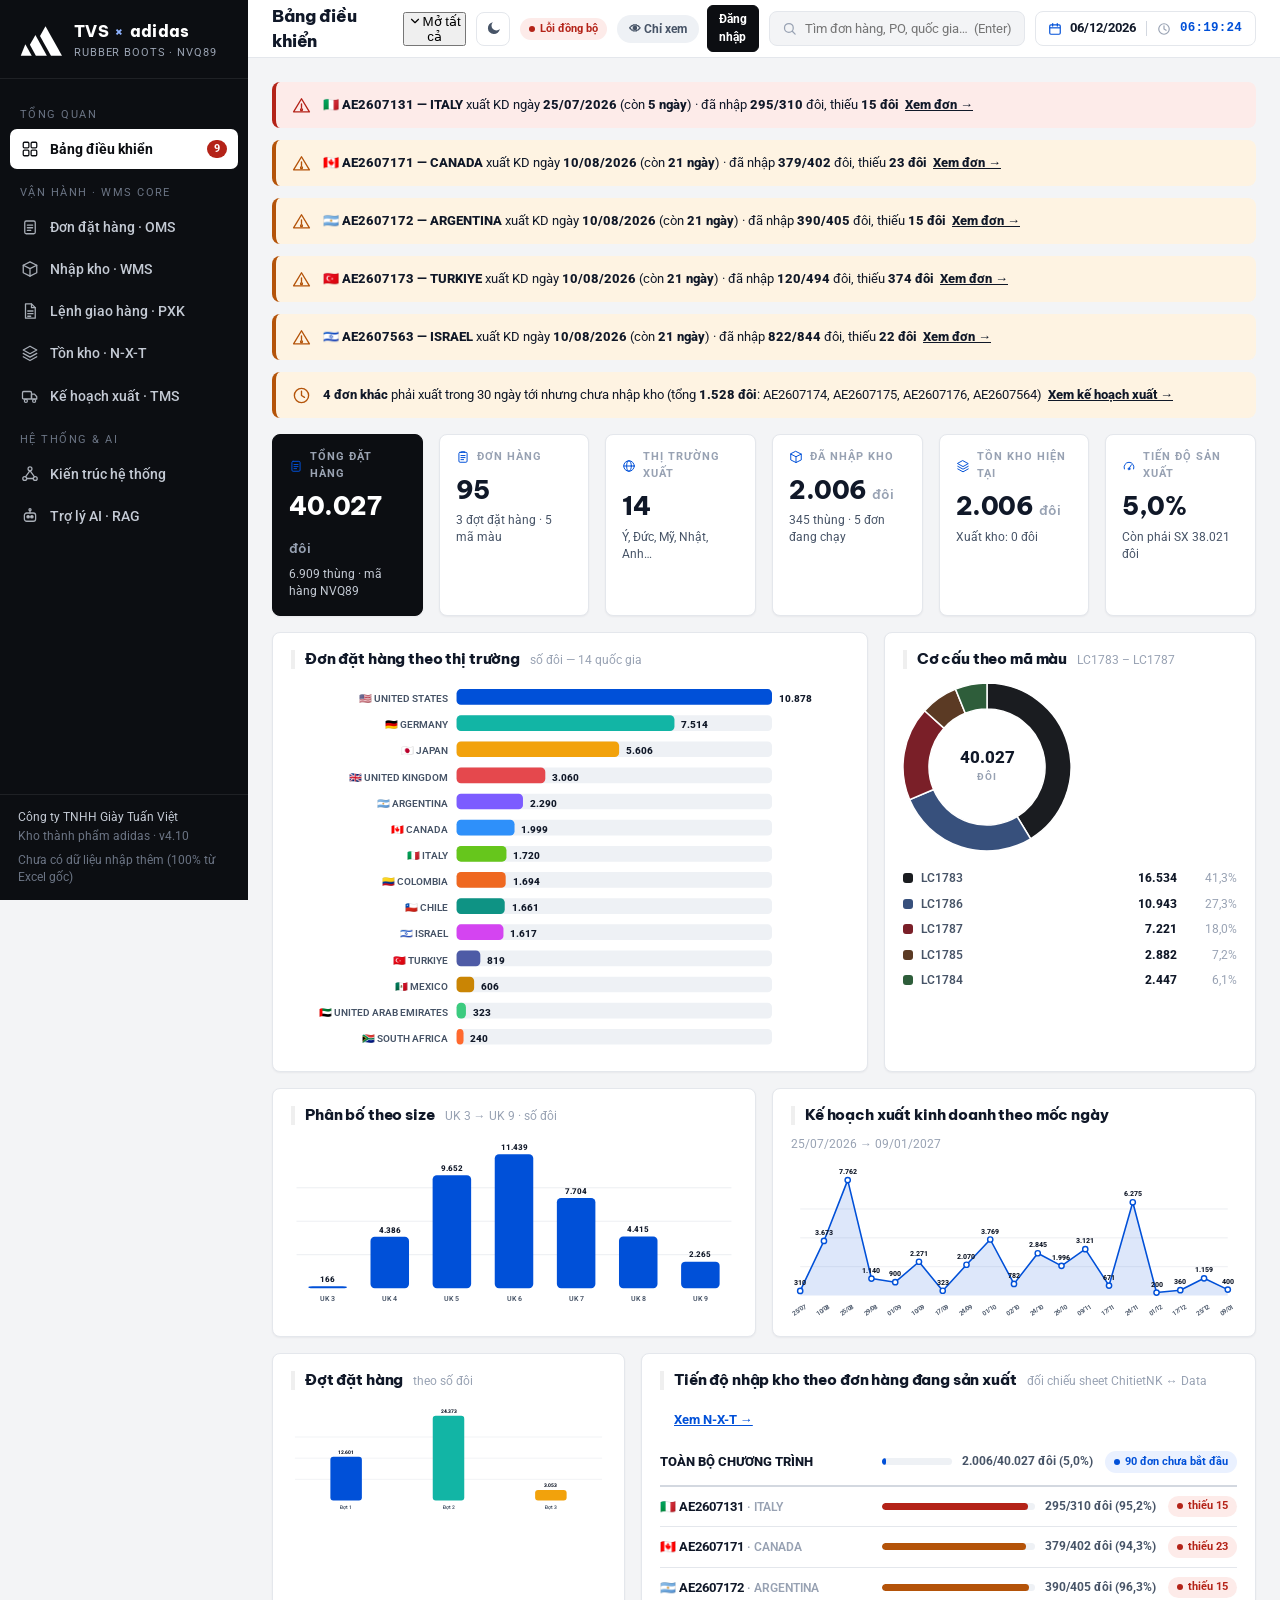
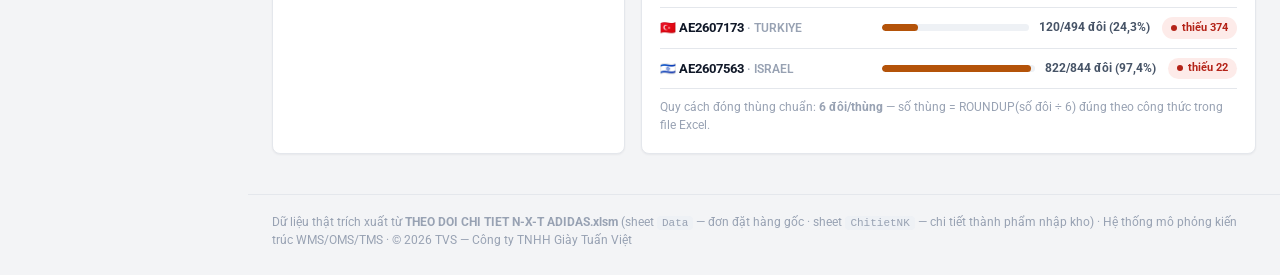
==== commit 0b1b8861: "Add files via upload" ====
--- a/index.html
+++ b/index.html
@@ -37,7 +37,7 @@
 
     <div class="sidebar-foot">
       <div class="foot-line">Công ty TNHH Giày Tuấn Việt</div>
-      <div class="foot-line dim">Kho thành phẩm adidas · v4.9.1</div>
+      <div class="foot-line dim">Kho thành phẩm adidas · v4.10</div>
       <div class="foot-line dim" id="localInfo" style="margin-top:6px"></div>
     </div>
   </aside>
@@ -100,5 +100,6 @@
 <script src="assets/js/views/architecture.js"></script>
 <script src="assets/js/views/assistant.js"></script>
 <script src="assets/js/app.js"></script>
+<script src="assets/js/collapsible.js"></script>
 </body>
 </html>
--- a/assets/css/style.css
+++ b/assets/css/style.css
@@ -509,3 +509,10 @@
 .tbl tbody tr.row-editing{background:var(--acc-soft)}
 .tbl tbody tr.row-editing td{vertical-align:middle}
 .tbl tbody tr.row-editing:hover{background:var(--acc-soft)}
+
+/* ── v4.9: Báo cáo N-X-T theo kỳ (khối cột theo size) ─────────── */
+.rp-f{display:flex;align-items:center;gap:7px;font-size:12.5px;font-weight:700;color:var(--txt-2)}
+.tbl th.rp-blk{text-align:center;border-left:2px solid var(--line-2);background:var(--soft);letter-spacing:.03em}
+.tbl th.rp-sum,.tbl td.rp-sum{background:var(--neu-bg)}
+.tbl.rp-wide th,.tbl.rp-wide td{white-space:nowrap}
+.tbl.rp-wide thead tr:first-child th{position:relative}
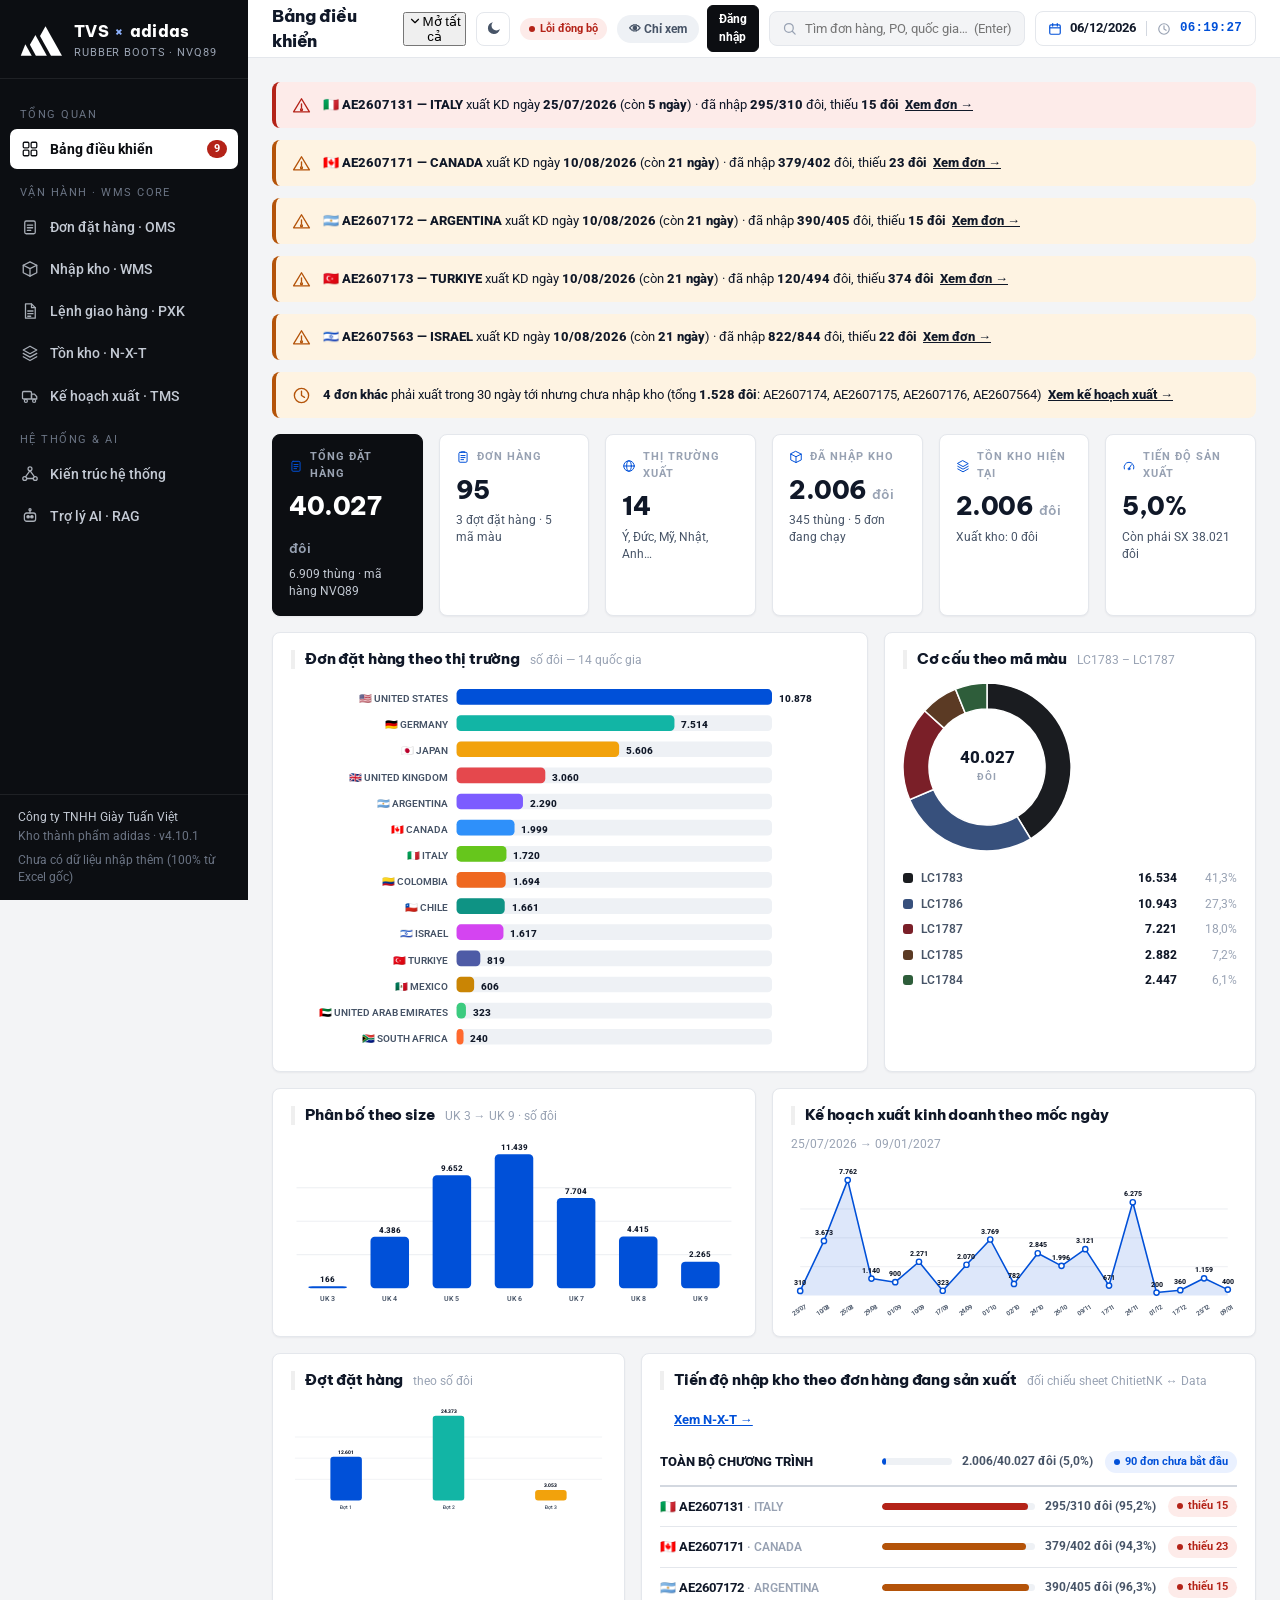
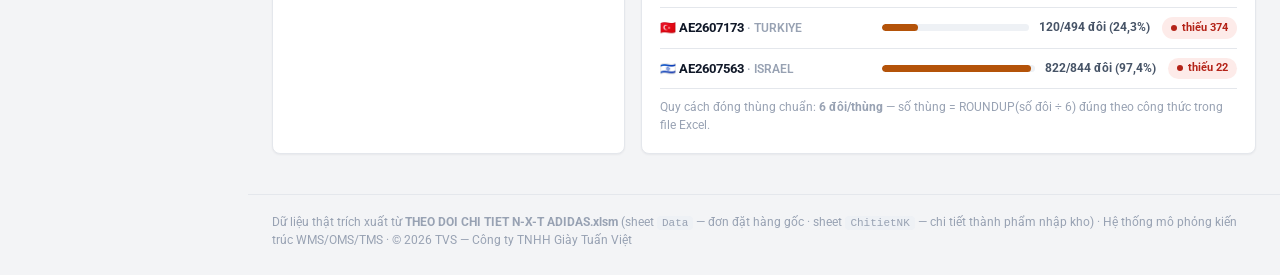
==== commit dfbeb9ac: "Add files via upload" ====
--- a/index.html
+++ b/index.html
@@ -37,7 +37,7 @@
 
     <div class="sidebar-foot">
       <div class="foot-line">Công ty TNHH Giày Tuấn Việt</div>
-      <div class="foot-line dim">Kho thành phẩm adidas · v4.10</div>
+      <div class="foot-line dim">Kho thành phẩm adidas · v4.10.1</div>
       <div class="foot-line dim" id="localInfo" style="margin-top:6px"></div>
     </div>
   </aside>
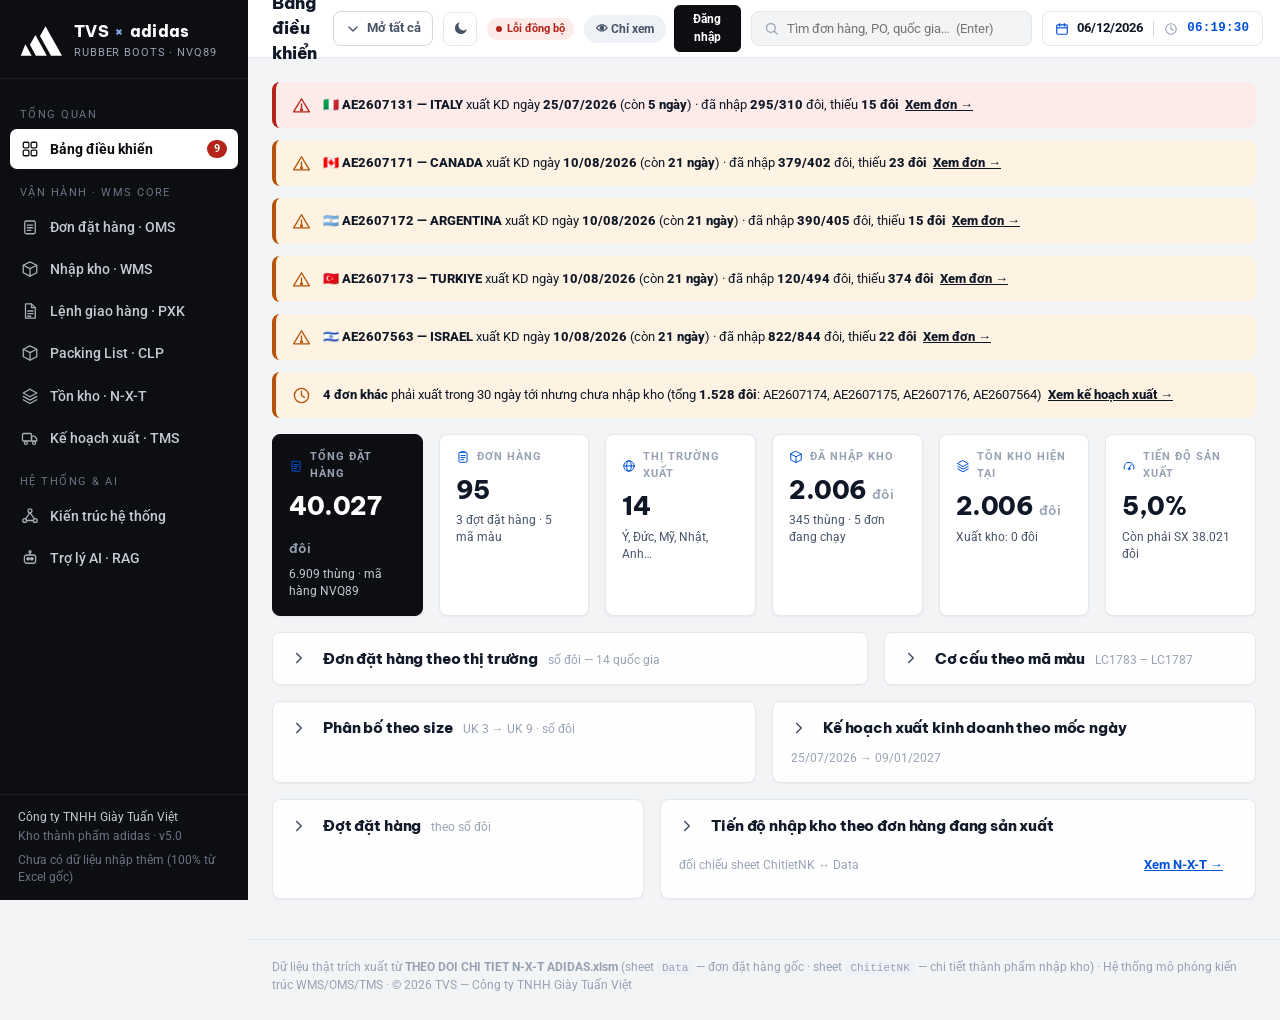
==== commit 3fb41bdb: "v5.0 — Mapping packing list (CLP) đợt 2 & 3 + tính năng IMPORT packing list cho đợt 4,5,6… DỮ LIỆU (" ====
--- a/index.html
+++ b/index.html
@@ -37,7 +37,7 @@
 
     <div class="sidebar-foot">
       <div class="foot-line">Công ty TNHH Giày Tuấn Việt</div>
-      <div class="foot-line dim">Kho thành phẩm adidas · v4.10.1</div>
+      <div class="foot-line dim">Kho thành phẩm adidas · v5.0</div>
       <div class="foot-line dim" id="localInfo" style="margin-top:6px"></div>
     </div>
   </aside>
@@ -94,6 +94,7 @@
 <script src="assets/js/views/orders.js"></script>
 <script src="assets/js/views/warehouse.js"></script>
 <script src="assets/js/views/delivery.js"></script>
+<script src="assets/js/views/packing.js"></script>
 <script src="assets/js/nxt-report.js"></script>
 <script src="assets/js/views/inventory.js"></script>
 <script src="assets/js/views/shipping.js"></script>
--- a/assets/css/style.css
+++ b/assets/css/style.css
@@ -516,3 +516,28 @@
 .tbl th.rp-sum,.tbl td.rp-sum{background:var(--neu-bg)}
 .tbl.rp-wide th,.tbl.rp-wide td{white-space:nowrap}
 .tbl.rp-wide thead tr:first-child th{position:relative}
+
+/* ── v4.10: Sổ xuống / thu gọn khối trên mọi màn hình ─────────── */
+.card.clp > .card-h{cursor:pointer;user-select:none;transition:padding .15s}
+.clp-chev{flex:0 0 auto;width:24px;height:24px;padding:0;margin:-2px 2px -2px -4px;border:0;border-radius:6px;
+  background:transparent;color:var(--txt-2);cursor:pointer;display:inline-flex;align-items:center;justify-content:center;align-self:center}
+.clp-chev svg{width:18px;height:18px;transition:transform .18s ease}
+.clp-chev:hover{background:var(--neu-bg);color:var(--txt)}
+.card.collapsed > .card-h .clp-chev svg{transform:rotate(-90deg)}
+.card.clp > .card-h:hover .clp-chev{background:var(--neu-bg);color:var(--txt)}
+.card.collapsed > *:not(.card-h){display:none!important}
+.card.collapsed > .card-h{padding-bottom:15px}
+.card.clp.collapsed{background:var(--card);opacity:.985}
+/* Nút Mở/Thu gọn tất cả trên topbar */
+.clp-all-btn{display:inline-flex;align-items:center;gap:6px;font:inherit;font-size:12.5px;font-weight:700;
+  color:var(--txt-2);background:var(--card);border:1px solid var(--line-2);border-radius:8px;
+  padding:7px 11px;cursor:pointer;white-space:nowrap}
+.clp-all-btn:hover{border-color:var(--acc);color:var(--acc)}
+.clp-all-btn .ico{width:16px;height:16px}
+@media(max-width:720px){.clp-all-btn span{display:none}}
+
+/* ── v4.10.1: thu gọn phần bảng OMS (giữ toolbar/lọc) ─────────── */
+#tblArea.clp-hidden{display:none!important}
+.clp-bar{cursor:pointer;user-select:none}
+.clp-bar .clp-chev{margin-right:2px}
+.clp-bar.collapsed .clp-chev svg{transform:rotate(-90deg)}
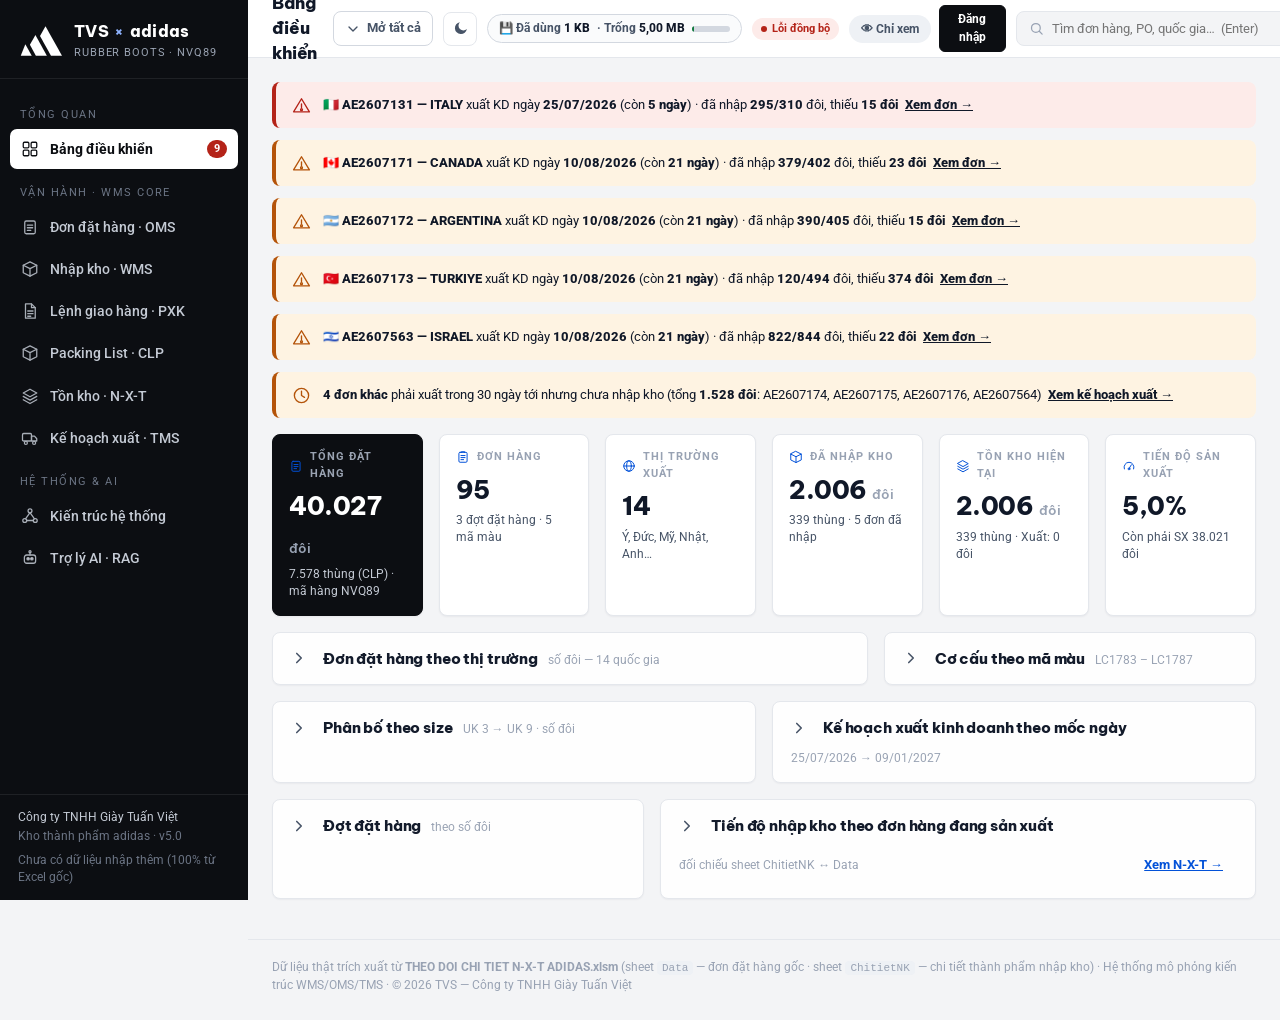
==== commit 04d6d940: "feat(topbar): show system storage capacity (used/free/percentage) with breakdown modal" ====
--- a/index.html
+++ b/index.html
@@ -51,6 +51,7 @@
       <div class="topbar-title" id="pageTitle">Bảng điều khiển</div>
       <div class="topbar-tools">
         <button class="theme-btn" id="themeBtn" title="Đổi nền sáng / tối" aria-label="Đổi nền sáng / tối"></button>
+        <span id="storageChip"></span>
         <span id="syncChip"></span>
         <span id="userChip" style="display:flex;align-items:center;gap:8px"></span>
         <div class="global-search">
--- a/assets/css/style.css
+++ b/assets/css/style.css
@@ -23,7 +23,9 @@
   --card:#ffffff;
   --soft:#fafbfc;           /* nền phụ nhạt (filters, th) */
   --hover:#f6f8fb;          /* hover hàng bảng */
-  --edit:#fbf7ef;           /* dòng đã chỉnh sửa */
+  --edit:#fff8e6;           /* dòng đã chỉnh sửa (nền sáng) */
+  --edit-hover:#fff1cc;
+  --edit-border:#f59e0b;
   --line:#e4e7ec;
   --line-2:#d3d8e0;
   --txt:#101828;
@@ -52,7 +54,9 @@
   --card:#181d25;
   --soft:#1e242e;
   --hover:#222834;
-  --edit:#2c2712;
+  --edit:#2d2412;           /* dòng đã chỉnh sửa (nền tối — tương phản cao với chữ sáng) */
+  --edit-hover:#3a2e16;
+  --edit-border:#f59e0b;
   --line:#272d37;
   --line-2:#39414e;
   --txt:#e9edf3;
@@ -142,6 +146,19 @@
 .sys-time{font-family:var(--mono);font-variant-numeric:tabular-nums;font-weight:700;letter-spacing:.02em;color:var(--acc);min-width:64px;display:inline-block;text-align:center}
 .theme-btn{display:inline-flex;align-items:center;justify-content:center;width:34px;height:34px;border:1px solid var(--line);border-radius:8px;background:var(--card);color:var(--txt-2);cursor:pointer;flex-shrink:0}
 .theme-btn:hover{color:var(--acc);border-color:var(--acc)}
+.storage-chip{
+  display:inline-flex;align-items:center;gap:7px;border:1px solid var(--line-2);
+  border-radius:99px;padding:4.5px 11px;font-size:11.5px;font-weight:700;
+  background:var(--soft);color:var(--txt-2);cursor:pointer;white-space:nowrap;
+  font-variant-numeric:tabular-nums;transition:border-color .15s,background .15s;
+}
+.storage-chip:hover{border-color:var(--acc);color:var(--txt)}
+.storage-chip .sc-bar{width:38px;height:6px;background:var(--line-2);border-radius:99px;overflow:hidden;flex-shrink:0}
+.storage-chip .sc-bar > i{display:block;height:100%;border-radius:99px;background:var(--ok)}
+.storage-chip.warn .sc-bar > i{background:var(--warn)}
+.storage-chip.bad .sc-bar > i{background:var(--bad)}
+.storage-chip b{color:var(--txt);font-weight:800}
+@media (max-width:1100px){.storage-chip .sc-free{display:none}}
 .burger{display:none}
 
 /* ── Nội dung ──────────────────────────────────────────────── */
@@ -401,14 +418,14 @@
 
 /* ── Phiếu xuất kho (mẫu 03/XKNB) ──────────────────────────── */
 .phieu-wrap{background:#eef0f3;padding:18px;display:flex;flex-direction:column;gap:18px}
-.px-page{background:#fff;border:1px solid var(--line-2);padding:22px 26px 14px;font-size:12px;color:#111;max-width:960px;margin:0 auto;width:100%;position:relative;box-shadow:0 1px 4px rgba(16,24,40,.08)}
+.px-page{background:#fff;border:1px solid var(--line-2);padding:22px 26px 14px;font-size:12px;line-height:1.45;color:#111;max-width:960px;margin:0 auto;width:100%;display:flex;flex-direction:column;position:relative;box-shadow:0 1px 4px rgba(16,24,40,.08)}
 .px-page.land{max-width:1200px}
 .px-orient{display:inline-flex;background:var(--neu-bg);border-radius:7px;padding:2px;gap:2px}
 .px-orient button{border:0;background:transparent;font:inherit;font-size:11.5px;font-weight:700;color:var(--txt-2);padding:4px 11px;border-radius:5px;cursor:pointer;display:inline-flex;align-items:center;gap:5px}
 .px-orient button.on{background:var(--ink);color:#fff}
 .px-cont-info{font-size:11.5px;color:#333;border:1px dotted #c9ced6;border-radius:6px;padding:6px 10px;margin-bottom:8px}
-.px-carry td{text-align:right!important;color:#667085;font-style:italic;border-left:1px solid #6b7280!important;border-right:1px solid #6b7280!important}
-.px-foot{display:flex;justify-content:space-between;gap:10px;border-top:1px solid #c9ced6;margin-top:14px;padding-top:6px;font-size:10.2px;color:#555}
+.px-carry td,td.px-carry{text-align:right!important;color:#667085;font-style:italic;border-left:1px solid #6b7280!important;border-right:1px solid #6b7280!important}
+.px-foot{display:flex;justify-content:space-between;gap:10px;border-top:1px solid #c9ced6;margin-top:auto;padding-top:6px;font-size:10.2px;color:#555;flex-shrink:0}
 .px-foot .px-pageno{font-weight:800;color:#111}
 .px-mix{font-size:9.6px;font-weight:600;color:#333;white-space:nowrap}
 .mix-bd{font-size:11px;color:var(--txt-2);font-weight:600}
@@ -466,13 +483,13 @@
   body.print-phieu .app,body.print-phieu .modal-back,body.print-phieu #toasts{display:none!important}
   body.print-phieu #printRoot{display:block}
   body.print-phieu #printRoot .px-page{
-    border:0;box-shadow:none;max-width:none;margin:0;padding:0 0 12mm;
-    page-break-after:always;break-after:page;position:relative;
+    border:0;box-shadow:none;max-width:none;margin:0;padding:0;
+    page-break-after:always;break-after:page;display:flex;flex-direction:column;position:relative;
     height:276mm;overflow:hidden;   /* khoá đúng 1 tờ A4 đứng — không cho lấn trang sau */
   }
   body.print-phieu #printRoot .px-page.land{height:189mm}   /* A4 ngang */
   body.print-phieu #printRoot .px-page:last-child{page-break-after:auto}
-  body.print-phieu #printRoot .px-foot{position:absolute;left:0;right:0;bottom:0;background:#fff}
+  body.print-phieu #printRoot .px-foot{position:static;margin-top:auto;background:#fff;flex-shrink:0}
   .px-sign-tbl th{-webkit-print-color-adjust:exact;print-color-adjust:exact}
 }
 
@@ -509,6 +526,9 @@
 .tbl tbody tr.row-editing{background:var(--acc-soft)}
 .tbl tbody tr.row-editing td{vertical-align:middle}
 .tbl tbody tr.row-editing:hover{background:var(--acc-soft)}
+.tbl tbody tr.row-edited{background:var(--edit);color:var(--txt)}
+.tbl tbody tr.row-edited:hover{background:var(--edit-hover)}
+.tbl tbody tr.row-edited td:first-child{box-shadow:inset 3px 0 0 var(--edit-border)}
 
 /* ── v4.9: Báo cáo N-X-T theo kỳ (khối cột theo size) ─────────── */
 .rp-f{display:flex;align-items:center;gap:7px;font-size:12.5px;font-weight:700;color:var(--txt-2)}
